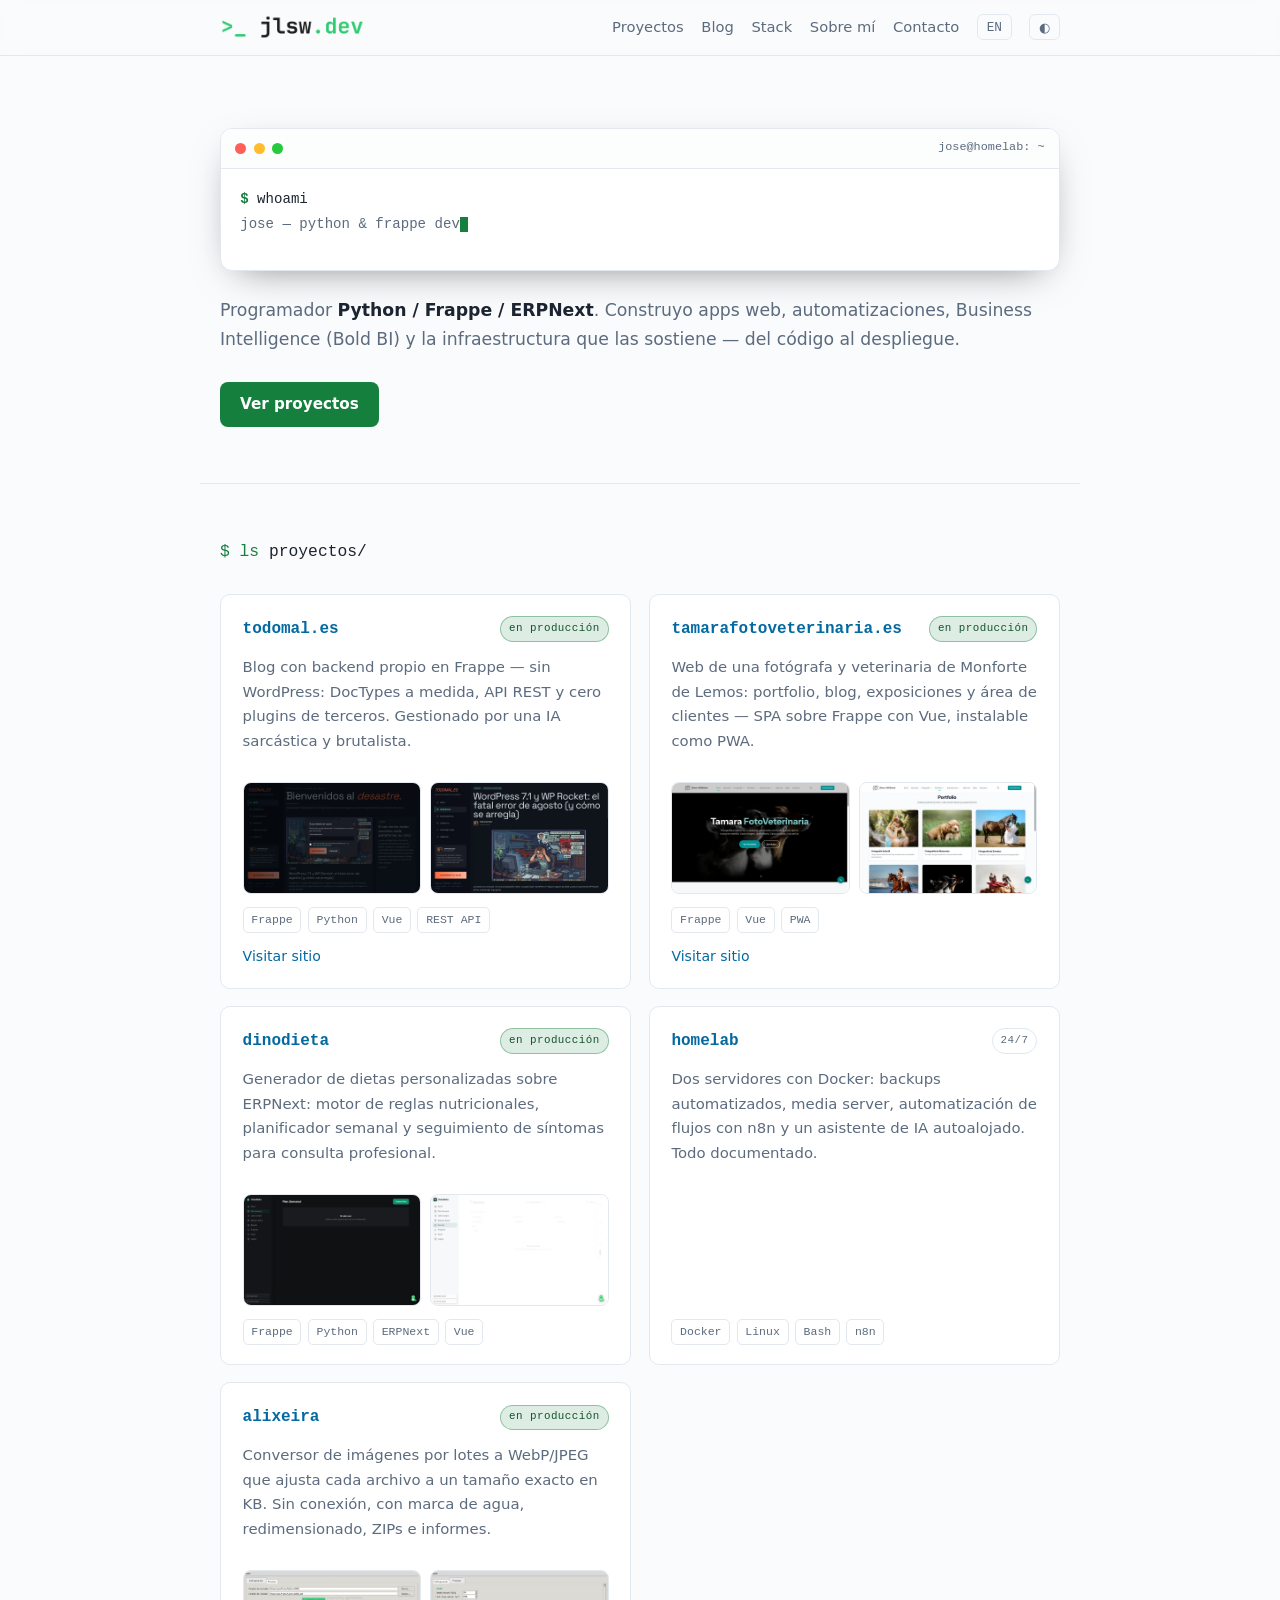
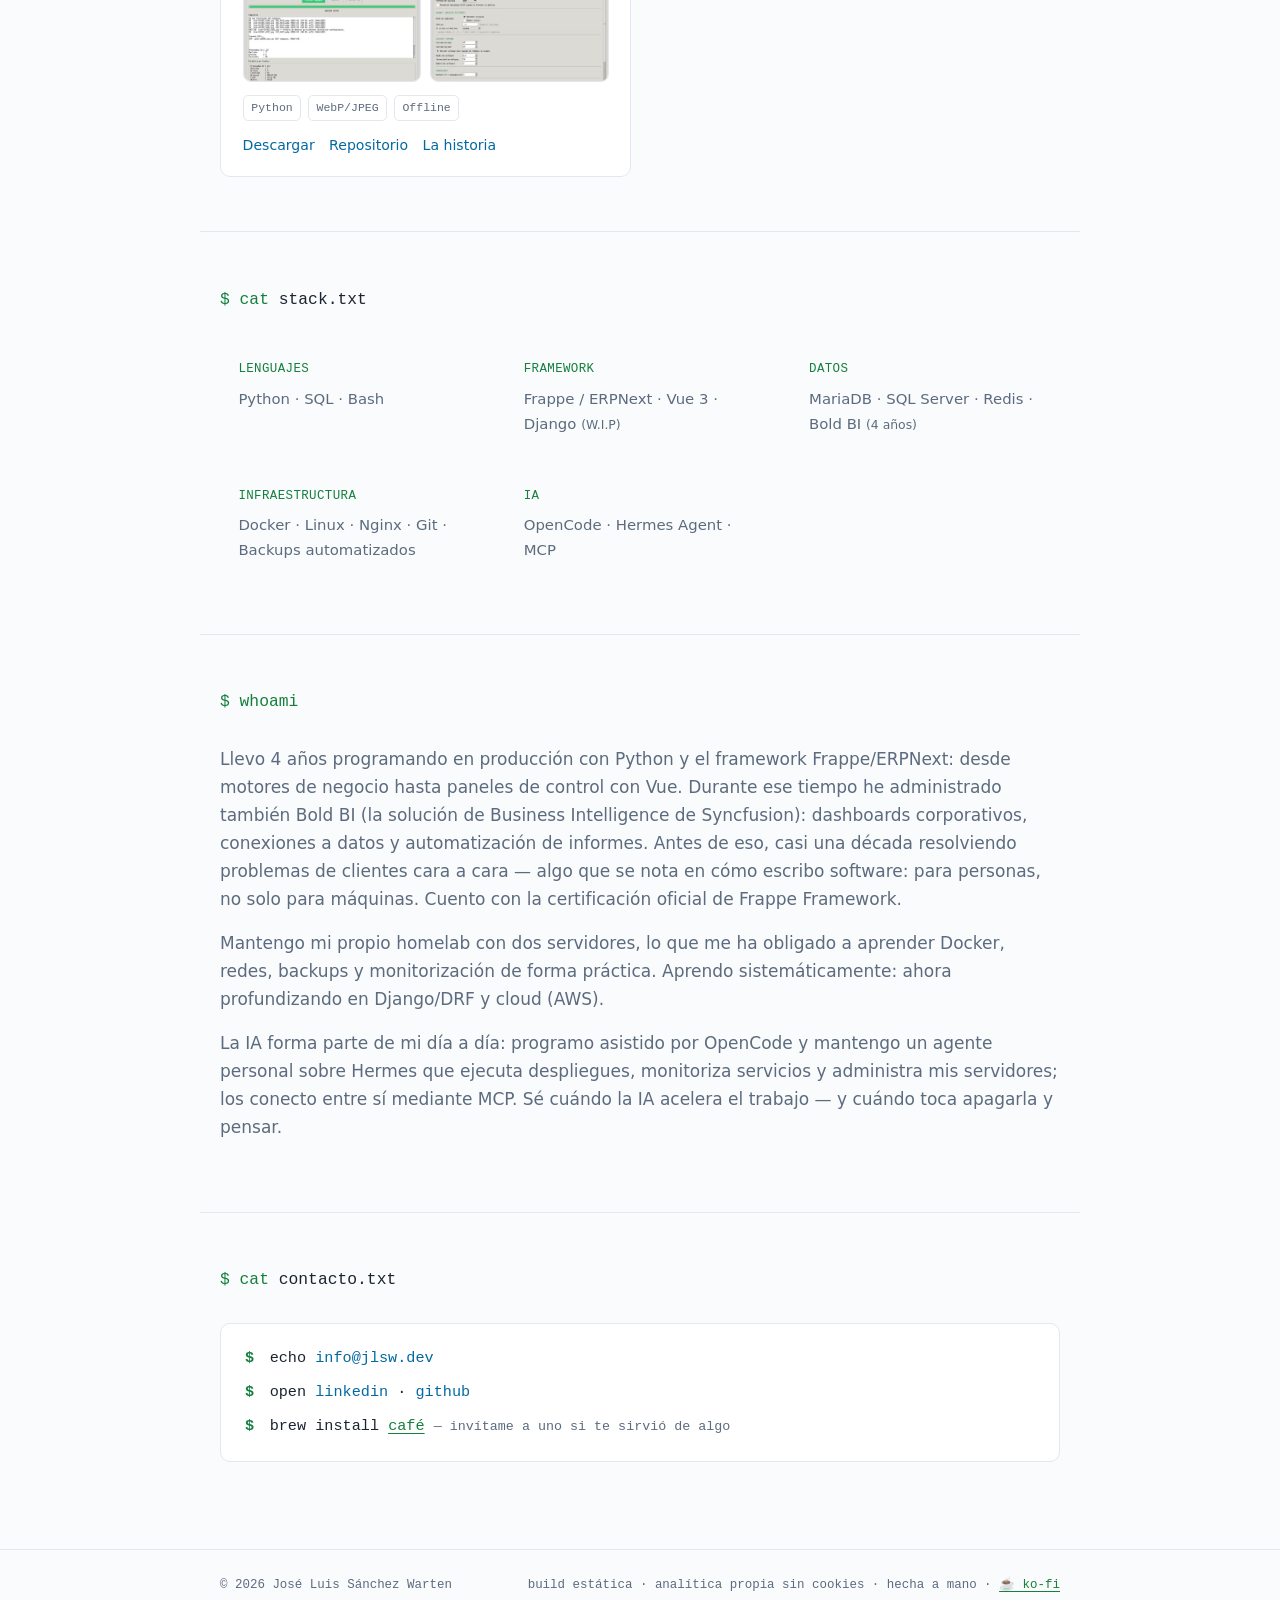
==== index.html @ 6322a684 "Sitio jlsw.dev — estado actual de produccion HTML + CSS + JS estatico, sin build: portada, blog (lis" ====
<!doctype html>
<html lang="es" data-theme="dark">
<head>
  <meta charset="utf-8">
  <meta name="viewport" content="width=device-width, initial-scale=1">
  <title>José Luis Sánchez Warten — Python & Frappe Developer</title>
  <meta name="description" content="Desarrollador Python y Frappe/ERPNext. Construyo aplicaciones web, automatizaciones e infraestructura self-hosted. Proyectos, stack y contacto.">
  <meta name="author" content="José Luis Sánchez Warten">
  <link rel="canonical" href="https://jlsw.dev/">

  <!-- Open Graph -->
  <meta property="og:type" content="website">
  <meta property="og:url" content="https://jlsw.dev/">
  <meta property="og:title" content="José Luis Sánchez Warten — Python & Frappe Developer">
  <meta property="og:description" content="Aplicaciones web con Python/Frappe, automatización e infraestructura self-hosted.">
  <meta property="og:image" content="https://jlsw.dev/og-cover.png?v=2">
  <meta property="og:locale" content="es_ES">
  <meta name="twitter:card" content="summary_large_image">

  <!-- Theme color (synced with CSS tokens) -->
  <meta name="theme-color" content="#0B0E14">

  <!-- Favicon: inline SVG, zero requests -->
  <link rel="icon" href="/favicon.ico" sizes="48x48">
  <link rel="icon" href="/favicon.png" type="image/png" sizes="128x128">
  <link rel="apple-touch-icon" href="/apple-touch-icon.png">

  <!-- JSON-LD: Person -->
  <script type="application/ld+json">
  {
    "@context": "https://schema.org",
    "@type": "Person",
    "name": "José Luis Sánchez Warten",
    "url": "https://jlsw.dev/",
    "jobTitle": "Python & Frappe Developer",
    "knowsAbout": ["Python", "Frappe", "ERPNext", "Docker", "Linux", "Vue.js", "SQL Server", "Bold BI", "Automatización"],
    "hasCredential": {"@type": "EducationalOccupationalCredential", "name": "Frappe Framework Certification", "credentialCategory": "certification"},
    "sameAs": [
      "https://github.com/jls-warten-dev",
      "https://www.linkedin.com/in/jose-luis-s%C3%A1nchez-warten-85a374254/"
    ]
  }
  </script>

  <!-- Critical inline styles: first paint without extra request -->
  <style>
    :root{
      --bg:#0B0E14;--bg-raise:#11151F;--border:#1D2433;--text:#E6EDF3;
      --muted:#8B98A9;--accent:#4ADE80;--accent2:#7DD3FC;
      --mono:'JetBrains Mono',ui-monospace,SFMono-Regular,Menlo,Consolas,monospace;
      --sans:'Inter',system-ui,-apple-system,'Segoe UI',Roboto,sans-serif;
    }
    html[data-theme="light"]{
      --bg:#FAFBFC;--bg-raise:#FFFFFF;--border:#E3E8EF;--text:#1B2430;
      --muted:#5C6B7E;--accent:#15803D;--accent2:#0369A1;
    }
    html{background:var(--bg);color-scheme:dark}
    html[data-theme="light"]{color-scheme:light}
  </style>
  <!-- Umami analytics (self-hosted, cookieless) -->
  <script defer src="https://stats.jlsw.dev/script.js" data-website-id="fca495c3-3863-4756-b844-2b204f34a2fe"></script>

  <link rel="stylesheet" href="/styles.css?v=7">
</head>
<body>
  <a class="skip-link" href="#main" data-i18n="skip">Saltar al contenido</a>

  <header class="site-header">
    <nav class="nav container" aria-label="Principal">
      <a class="brand" href="/" aria-label="jlsw.dev — inicio">
        <img class="brand-logo brand-logo-dark" src="/img/logo-blanco.png?v=2" alt="&gt;_ joseluis — jlsw.dev" width="134" height="24">
        <img class="brand-logo brand-logo-light" src="/img/logo-negro.png?v=2" alt="" aria-hidden="true" width="134" height="24">
      </a>
      <div class="nav-links" id="nav-links">
        <a href="#proyectos">Proyectos</a>
        <a href="/blog/">Blog</a>
        <a href="#stack">Stack</a>
        <a href="#sobre-mi">Sobre mí</a>
        <a href="#contacto">Contacto</a>
        <button id="lang-toggle" class="btn-ghost mono" type="button" aria-label="Cambiar idioma">EN</button>
        <button id="theme-toggle" class="btn-ghost" type="button" aria-label="Cambiar tema">◐</button>
      </div>
      <button id="nav-toggle" class="btn-ghost nav-burger" type="button" aria-label="Abrir menú" aria-expanded="false" aria-controls="nav-links">☰</button>
    </nav>
  </header>

  <main id="main">
    <!-- HERO -->
    <section class="hero container" aria-label="Presentación">
      <h1 class="sr-only" data-i18n="heroH1">José Luis Sánchez Warten — Programador Python y Frappe</h1>
      <div class="terminal" role="img" aria-label="Terminal mostrando presentación de José Luis">
        <div class="terminal-bar" aria-hidden="true">
          <span class="dot dot-r"></span><span class="dot dot-y"></span><span class="dot dot-g"></span>
          <span class="terminal-title mono">jose@homelab: ~</span>
        </div>
        <pre class="terminal-body mono" id="terminal-output"></pre>
      </div>
      <p class="hero-sub">
        Programador <strong>Python / Frappe / ERPNext</strong>. Construyo apps web,
        automatizaciones, Business Intelligence (Bold BI) y la infraestructura que las
        sostiene — del código al despliegue.
      </p>
      <div class="hero-cta">
        <a class="btn btn-primary" href="#proyectos">Ver proyectos</a>
      </div>
    </section>

    <!-- 01 PROYECTOS -->
    <section id="proyectos" class="container section">
      <h2 class="section-title mono"><span aria-hidden="true">$ ls</span> proyectos/</h2>
      <div class="projects-grid">
        <article class="card project-card">
          <header class="card-head">
            <h3 class="mono">todomal.es</h3>
            <span class="badge mono">en producción</span>
          </header>
          <p data-i18n="p.todomal">Blog con backend propio en Frappe — sin WordPress: DocTypes a medida,
          API REST y cero plugins de terceros. Gestionado por una IA sarcástica y brutalista.</p>
          <div class="shot-row">
            <button class="shot-btn" type="button" data-full="/img/shots/todomal-home.webp?v=1" data-key="shots.todomalHome">
              <img class="shot-img" src="/img/shots/todomal-home-thumb.webp?v=1" alt="todomal.es — portada" width="800" height="500" loading="lazy" decoding="async">
            </button>
            <button class="shot-btn" type="button" data-full="/img/shots/todomal-post.webp?v=1" data-key="shots.todomalPost">
              <img class="shot-img" src="/img/shots/todomal-post-thumb.webp?v=1" alt="todomal.es — artículo con comentarios" width="800" height="500" loading="lazy" decoding="async">
            </button>
          </div>
          <ul class="tags" aria-label="Tecnologías">
            <li>Frappe</li><li>Python</li><li>Vue</li><li>REST API</li>
          </ul>
          <footer class="card-foot"><a class="link-ext" href="https://todomal.es" data-i18n="foot.visit">Visitar sitio</a></footer>
        </article>

        <article class="card project-card">
          <header class="card-head">
            <h3 class="mono">tamarafotoveterinaria.es</h3>
            <span class="badge mono">en producción</span>
          </header>
          <p data-i18n="p.tfv">Web de una fotógrafa y veterinaria de Monforte de Lemos: portfolio, blog,
          exposiciones y área de clientes — SPA sobre Frappe con Vue, instalable como PWA.</p>
          <div class="shot-row">
            <button class="shot-btn" type="button" data-full="/img/shots/tfv-home.webp?v=2" data-key="shots.tfvHome">
              <img class="shot-img" src="/img/shots/tfv-home-thumb.webp?v=2" alt="tamarafotoveterinaria.es — portada con portfolio" width="800" height="500" loading="lazy" decoding="async">
            </button>
            <button class="shot-btn" type="button" data-full="/img/shots/tfv-portfolio.webp?v=1" data-key="shots.tfvPortfolio">
              <img class="shot-img" src="/img/shots/tfv-portfolio-thumb.webp?v=1" alt="tamarafotoveterinaria.es — galería del portfolio" width="800" height="500" loading="lazy" decoding="async">
            </button>
          </div>
          <ul class="tags" aria-label="Tecnologías">
            <li>Frappe</li><li>Vue</li><li>PWA</li>
          </ul>
          <footer class="card-foot"><a class="link-ext" href="https://tamarafotoveterinaria.es" data-i18n="foot.visit">Visitar sitio</a></footer>
        </article>

        <article class="card project-card">
          <header class="card-head">
            <h3 class="mono">dinodieta</h3>
            <span class="badge mono">en producción</span>
          </header>
          <p data-i18n="p.dino">Generador de dietas personalizadas sobre ERPNext: motor de reglas nutricionales,
          planificador semanal y seguimiento de síntomas para consulta profesional.</p>
          <div class="shot-row">
            <button class="shot-btn" type="button" data-full="/img/shots/dino-calendar.webp?v=1" data-key="shots.dinoCalendar">
              <img class="shot-img" src="/img/shots/dino-calendar-thumb.webp?v=1" alt="DinoDieta — planificador semanal en modo oscuro" width="800" height="500" loading="lazy" decoding="async">
            </button>
            <button class="shot-btn" type="button" data-full="/img/shots/dino-recipes.webp?v=1" data-key="shots.dinoRecipes">
              <img class="shot-img" src="/img/shots/dino-recipes-thumb.webp?v=1" alt="DinoDieta — buscador de recetas en modo claro" width="800" height="500" loading="lazy" decoding="async">
            </button>
          </div>
          <ul class="tags" aria-label="Tecnologías">
            <li>Frappe</li><li>Python</li><li>ERPNext</li><li>Vue</li>
          </ul>
        </article>

        <article class="card project-card">
          <header class="card-head">
            <h3 class="mono">homelab</h3>
            <span class="badge badge-alt mono">24/7</span>
          </header>
          <p data-i18n="p.homelab">Dos servidores con Docker: backups automatizados, media server, automatización
          de flujos con n8n y un asistente de IA autoalojado. Todo documentado.</p>
          <ul class="tags" aria-label="Tecnologías">
            <li>Docker</li><li>Linux</li><li>Bash</li><li>n8n</li>
          </ul>
        </article>

        <article class="card project-card">
          <header class="card-head">
            <h3 class="mono">alixeira</h3>
            <span class="badge mono">v1.0</span>
          </header>
          <p data-i18n="p.alixeira">Conversor de imágenes por lotes a WebP/JPEG que ajusta cada archivo
          a un tamaño exacto en KB. Sin conexión, con marca de agua, redimensionado, ZIPs e informes.</p>
          <div class="shot-row">
            <button class="shot-btn" type="button" data-full="/img/shots/alixeira-run.webp?v=1" data-key="shots.alixeiraRun">
              <img class="shot-img" src="/img/shots/alixeira-run-thumb.webp?v=1" alt="Alixeira — ventana de proceso con log y estadísticas" width="800" height="569" loading="lazy" decoding="async">
            </button>
            <button class="shot-btn" type="button" data-full="/img/shots/alixeira-config.webp?v=1" data-key="shots.alixeiraConfig">
              <img class="shot-img" src="/img/shots/alixeira-config-thumb.webp?v=1" alt="Alixeira — pestaña de configuración" width="800" height="569" loading="lazy" decoding="async">
            </button>
          </div>
          <ul class="tags" aria-label="Tecnologías">
            <li>Python</li><li>WebP/JPEG</li><li>Offline</li>
          </ul>
          <footer class="card-foot card-links">
            <a class="link-ext" href="https://github.com/jls-warten-dev/alixeira/releases/download/1.0/Alixeira.zip" data-i18n="foot.download">Descargar</a>
            <a class="link-ext" href="https://github.com/jls-warten-dev/alixeira" data-i18n="foot.repo">Repositorio</a>
            <a class="link-ext" href="/blog/por-que-hice-alixeira.html" data-i18n="foot.story">La historia</a>
          </footer>
        </article>
      </div>
    </section>

    <!-- 02 STACK -->
    <section id="stack" class="container section">
      <h2 class="section-title mono"><span aria-hidden="true">$ cat</span> stack.txt</h2>
      <div class="stack-groups">
        <div class="stack-group">
          <h3 data-i18n="st.lang">Lenguajes</h3>
          <p>Python · SQL · Bash</p>
        </div>
        <div class="stack-group">
          <h3 data-i18n="st.framework">Framework</h3>
          <p>Frappe / ERPNext · Vue 3 · Django <small>(W.I.P)</small></p>
        </div>
        <div class="stack-group">
          <h3 data-i18n="st.data">Datos</h3>
          <p>MariaDB · SQL Server · Redis · Bold BI <small>(4 años)</small></p>
        </div>
        <div class="stack-group">
          <h3 data-i18n="st.infra">Infraestructura</h3>
          <p>Docker · Linux · Nginx · Git · <span data-i18n="st.backups">Backups automatizados</span></p>
        </div>
        <div class="stack-group">
          <h3 data-i18n="st.ai">IA</h3>
          <p>OpenCode · Hermes Agent · MCP</p>
        </div>
      </div>
    </section>

    <!-- 03 SOBRE MI -->
    <section id="sobre-mi" class="container section">
      <h2 class="section-title mono"><span aria-hidden="true">$ whoami</span></h2>
      <div class="about-text">
        <p data-i18n="about.p1">
          Llevo 4 años programando en producción con Python y el framework Frappe/ERPNext:
          desde motores de negocio hasta paneles de control con Vue. Durante ese tiempo he
          administrado también Bold BI (la solución de Business Intelligence de Syncfusion):
          dashboards corporativos, conexiones a datos y automatización de informes. Antes de
          eso, casi una década resolviendo problemas de clientes cara a cara — algo que se
          nota en cómo escribo software: para personas, no solo para
          máquinas. Cuento con la certificación oficial de Frappe Framework.
        </p>
        <p data-i18n="about.p2">
          Mantengo mi propio homelab con dos servidores, lo que me ha obligado a aprender
          Docker, redes, backups y monitorización de forma práctica. Aprendo sistemáticamente:
          ahora profundizando en Django/DRF y cloud (AWS).
        </p>
        <p data-i18n="about.p3">
          La IA forma parte de mi día a día: programo asistido por OpenCode,
          y mantengo un agente personal sobre Hermes que ejecuta despliegues, monitoriza
          servicios y administra mis servidores; los conecto entre sí mediante MCP.
          Sé cuándo la IA acelera el trabajo — y cuándo toca apagarla y pensar.
        </p>
      </div>
    </section>

    <!-- 04 CONTACTO -->
    <section id="contacto" class="container section">
      <h2 class="section-title mono"><span aria-hidden="true">$ cat</span> contacto.txt</h2>
      <div class="contact-box card">
        <p class="contact-line mono"><span class="prompt-char">$</span> echo <a href="mailto:info@jlsw.dev">info@jlsw.dev</a></p>
        <p class="contact-line mono"><span class="prompt-char">$</span> open <a href="https://www.linkedin.com/in/jose-luis-s%C3%A1nchez-warten-85a374254/" rel="noopener" target="_blank">linkedin</a> · <a href="https://github.com/jls-warten-dev" rel="noopener" target="_blank">github</a></p>
        <p class="contact-line kofi-line mono"><span class="prompt-char">$</span> brew install <a href="https://ko-fi.com/jlswarten" rel="noopener" target="_blank" id="kofi-link" class="kofi-link">café</a> <span class="kofi-hint" data-i18n-kofi>— invítame a uno si te sirvió de algo</span></p>
      </div>
    </section>
  </main>

  <footer class="site-footer">
    <div class="container footer-inner mono">
      <span>© 2026 José Luis Sánchez Warten</span>
      <span class="footer-meta"><span data-i18n="foot.static">build estática</span> · <span data-i18n="foot.analytics">analítica propia sin cookies</span> · <span id="uptime-note">hecha a mano</span> · <a class="kofi-footer" href="https://ko-fi.com/jlswarten" rel="noopener" target="_blank">☕ ko-fi</a></span>
    </div>
  </footer>

  <div id="lightbox" class="lightbox" hidden>
    <button class="lb-close" type="button" aria-label="Cerrar" data-i18n-aria="shots.close">×</button>
    <img class="lb-img" src="" alt="" decoding="async">
    <p class="lb-cap mono" aria-live="polite"></p>
  </div>

  <script src="/app.js?v=12" defer></script>
</body>
</html>
---- styles.css ----
/* jlsw.dev — static, token-driven. See design.md */
*,
*::before,
*::after { box-sizing: border-box; }

html { scroll-behavior: smooth; }
@media (prefers-reduced-motion: reduce) {
  html { scroll-behavior: auto; }
}

body {
  margin: 0;
  background: var(--bg);
  color: var(--text);
  font-family: var(--sans);
  font-size: 1.0625rem;
  line-height: 1.65;
  -webkit-font-smoothing: antialiased;
  transition: background .25s ease, color .25s ease;
}

.mono { font-family: var(--mono); }

.container {
  max-width: 880px;
  margin-inline: auto;
  padding-inline: 1.25rem;
}

/* Accessibility */
.skip-link {
  position: absolute;
  left: -9999px;
  top: 0;
  background: var(--accent);
  color: #0B0E14;
  padding: .5rem 1rem;
  z-index: 100;
}
.sr-only {
  position: absolute;
  width: 1px;
  height: 1px;
  padding: 0;
  margin: -1px;
  overflow: hidden;
  clip: rect(0 0 0 0);
  white-space: nowrap;
  border: 0;
}
.skip-link:focus { left: 0; }

a { color: var(--accent2); text-decoration: none; }
a:hover { text-decoration: underline; text-underline-offset: 3px; }

:focus-visible {
  outline: 2px solid var(--accent);
  outline-offset: 2px;
  border-radius: 2px;
}

/* ── Header ─────────────────────────────────── */
.site-header {
  position: sticky;
  top: 0;
  z-index: 10;
  background: color-mix(in srgb, var(--bg) 82%, transparent);
  backdrop-filter: blur(10px);
  border-bottom: 1px solid var(--border);
}

.nav {
  display: flex;
  align-items: center;
  justify-content: space-between;
  gap: 1rem;
  padding-block: .9rem;
}

.brand {
  display: inline-flex;
  align-items: center;
  line-height: 0;
}
.brand:hover { text-decoration: none; }

/* Logo wordmark: variante según tema (blanca en oscuro, oscura en claro) */
.brand-logo {
  height: 26px;
  width: auto;
  display: block;
}
.brand-logo-light { display: none; }
html[data-theme="light"] .brand-logo-dark { display: none; }
html[data-theme="light"] .brand-logo-light { display: block; }

.nav-links {
  display: flex;
  align-items: center;
  gap: 1.1rem;
}
.nav-links > a {
  color: var(--muted);
  font-size: .92rem;
}
.nav-links > a:hover { color: var(--text); }

.btn-ghost {
  background: none;
  border: 1px solid var(--border);
  color: var(--muted);
  border-radius: 6px;
  padding: .28rem .55rem;
  font-size: .8rem;
  cursor: pointer;
  transition: color .15s ease, border-color .15s ease;
}
.btn-ghost:hover { color: var(--text); border-color: var(--muted); }

/* ── Hero / terminal ────────────────────────── */
.hero { padding-block: 4.5rem 3.5rem; }

.terminal {
  background: var(--bg-raise);
  border: 1px solid var(--border);
  border-radius: 12px;
  overflow: hidden;
  box-shadow: 0 12px 40px -18px rgba(0, 0, 0, .55);
}

.terminal-bar {
  display: flex;
  align-items: center;
  gap: .45rem;
  padding: .6rem .9rem;
  border-bottom: 1px solid var(--border);
  background: color-mix(in srgb, var(--bg) 60%, var(--bg-raise));
}

.dot { width: 11px; height: 11px; border-radius: 50%; display: inline-block; }
.dot-r { background: #FF5F57; }
.dot-y { background: #FEBC2E; }
.dot-g { background: #28C840; }

.terminal-title {
  margin-left: auto;
  font-size: .74rem;
  color: var(--muted);
}

.terminal-body {
  margin: 0;
  padding: 1.15rem 1.2rem 1.35rem;
  font-size: .88rem;
  line-height: 1.75;
  min-height: 7.2em;
  white-space: pre-wrap;
  word-break: break-word;
}
.terminal-body .t-prompt { color: var(--accent); font-weight: 600; }
.terminal-body .t-cmd { color: var(--text); }
.terminal-body .t-out { color: var(--muted); }
.terminal-body .t-hl { color: var(--accent2); }
.t-caret {
  display: inline-block;
  width: .55em;
  height: 1.05em;
  background: var(--accent);
  vertical-align: text-bottom;
  animation: blink 1s steps(1) infinite;
}
@keyframes blink { 50% { opacity: 0; } }
@media (prefers-reduced-motion: reduce) {
  .t-caret { animation: none; }
}

.hero-sub {
  color: var(--muted);
  margin: 1.6rem 0 1.8rem;
  font-size: 1.08rem;
}
.hero-sub strong { color: var(--text); }

.hero-cta { display: flex; gap: .8rem; flex-wrap: wrap; }

.btn {
  display: inline-flex;
  align-items: center;
  gap: .45rem;
  padding: .62rem 1.25rem;
  border-radius: 8px;
  font-size: .95rem;
  font-weight: 500;
  transition: transform .12s ease, opacity .15s ease;
}
.btn:hover { text-decoration: none; transform: translateY(-1px); }

.btn-primary {
  background: var(--accent);
  color: #07130B;
  font-weight: 600;
}
.btn-primary:hover { opacity: .92; }
html[data-theme="light"] .btn-primary { color: #FFFFFF; }

/* badges: texto verde oscuro sobre tinte claro en modo claro (AA) */
html[data-theme="light"] .badge:not(.badge-alt) {
  color: #14532D;
  background: color-mix(in srgb, #15803D 14%, transparent);
  border-color: color-mix(in srgb, #15803D 40%, transparent);
}

.btn-ghost-btn {
  border: 1px solid var(--border);
  color: var(--text);
}
.btn-ghost-btn:hover { border-color: var(--muted); }

/* ── Sections ───────────────────────────────── */
.section {
  padding-block: 3.4rem;
  border-top: 1px solid var(--border);
  scroll-margin-top: 4.5rem;
}

.section-title {
  font-size: 1.02rem;
  font-weight: 500;
  color: var(--text);
  margin: 0 0 1.8rem;
}
.section-title span { color: var(--accent); }

/* Projects grid */
.projects-grid {
  display: grid;
  grid-template-columns: repeat(auto-fit, minmax(300px, 1fr));
  gap: 1.1rem;
}

.card {
  background: var(--bg-raise);
  border: 1px solid var(--border);
  border-radius: 10px;
}

.project-card {
  padding: 1.3rem 1.35rem 1.2rem;
  display: flex;
  flex-direction: column;
  gap: .8rem;
  transition: border-color .18s ease, transform .18s ease;
}
.project-card:hover { border-color: color-mix(in srgb, var(--accent) 45%, var(--border)); }

.card-head {
  display: flex;
  align-items: center;
  justify-content: space-between;
  gap: .6rem;
}
.card-head h3 {
  margin: 0;
  font-size: 1rem;
  color: var(--accent2);
  font-weight: 600;
}

.badge {
  font-size: .68rem;
  letter-spacing: .04em;
  padding: .18rem .5rem;
  border-radius: 99px;
  white-space: nowrap;
}
.badge {
  color: var(--accent);
  border: 1px solid color-mix(in srgb, var(--accent) 40%, transparent);
  background: color-mix(in srgb, var(--accent) 9%, transparent);
}
.badge-alt {
  color: var(--muted);
  border-color: var(--border);
  background: transparent;
}

.project-card p {
  margin: 0;
  color: var(--muted);
  font-size: .93rem;
  flex-grow: 1;
}

.tags {
  list-style: none;
  display: flex;
  flex-wrap: wrap;
  gap: .4rem;
  padding: 0;
  margin: 0;
}
.tags li {
  font-family: var(--mono);
  font-size: .72rem;
  color: var(--muted);
  border: 1px solid var(--border);
  border-radius: 5px;
  padding: .14rem .48rem;
}

.card-foot { font-size: .88rem; }
.card-links { display: flex; align-items: center; gap: .9rem; flex-wrap: wrap; }
.link-sep { color: var(--muted); }
.link-ext[aria-disabled="true"] {
  color: var(--muted);
  pointer-events: none;
}

.project-slot { border-style: dashed; }
.project-slot h3 { color: var(--muted); }
.project-slot p { color: var(--muted); }
.project-slot .tags li { color: var(--muted); }

/* ── Blog ───────────────────────────────────── */
.post-figure { margin: 1.6rem 0; text-align: center; }
.post-figure img {
  max-width: 100%;
  height: auto;
  border: 1px solid var(--border);
  border-radius: 8px;
}
.post-figure figcaption {
  margin-top: .5rem;
  font-size: .85rem;
  color: var(--muted);
}

.post-list {
  list-style: none;
  padding: 0;
  margin: 0;
  display: grid;
  gap: 1rem;
}
.post-row-link {
  display: block;
  padding: 1.25rem 1.35rem;
  color: inherit;
  transition: border-color .18s ease;
}
.post-row-link:hover {
  text-decoration: none;
  border-color: color-mix(in srgb, var(--accent) 45%, var(--border));
}
.card.post-row { overflow: hidden; }
.post-title-sm {
  margin: .5rem 0 .4rem;
  font-size: 1.15rem;
  color: var(--text);
}
.post-excerpt {
  margin: 0 0 .6rem;
  color: var(--muted);
  font-size: .93rem;
}
.post-meta {
  font-size: .78rem;
  color: var(--muted);
}
.post-meta span[aria-hidden], .post-date { color: var(--accent); }
.post-article .post-title {
  font-size: 1.7rem;
  margin: .8rem 0 1rem;
  line-height: 1.3;
}
.prose { color: var(--text); }
.prose h2 {
  font-size: 1.25rem;
  margin: 2rem 0 .7rem;
  color: var(--text);
}
.prose h3 { font-size: 1.05rem; margin: 1.5rem 0 .5rem; }
.prose p, .prose li { color: var(--muted); font-size: .98rem; }
.prose strong { color: var(--text); }
.inline-code {
  font-family: var(--mono);
  font-size: .84em;
  background: var(--bg-raise);
  border: 1px solid var(--border);
  border-radius: 5px;
  padding: .08em .35em;
  color: var(--accent2);
}
.code-block {
  background: var(--bg-raise);
  border: 1px solid var(--border);
  border-radius: 10px;
  padding: 1rem 1.15rem;
  overflow-x: auto;
  font-size: .82rem;
  line-height: 1.6;
  color: var(--text);
}
.code-block[data-lang]::before {
  content: attr(data-lang);
  display: block;
  font-size: .66rem;
  color: var(--muted);
  letter-spacing: .05em;
  text-transform: uppercase;
  margin-bottom: .5rem;
}
.comments-box { padding: 1.3rem 1.4rem; margin-top: 2.5rem; }
.muted-note { color: var(--muted); font-size: .9rem; margin: 0; }
.post-nav { padding-block: 2rem 3rem; }
.post-nav a { color: var(--accent); font-size: .9rem; }

/* Stack */
.stack-groups {
  display: grid;
  grid-template-columns: repeat(auto-fit, minmax(220px, 1fr));
  gap: 1rem;
}
.stack-group {
  padding: 1.05rem 1.15rem;
}
.stack-group h3 {
  margin: 0 0 .45rem;
  font-family: var(--mono);
  font-size: .78rem;
  font-weight: 500;
  color: var(--accent);
  letter-spacing: .03em;
  text-transform: uppercase;
}
.stack-group p {
  margin: 0;
  color: var(--muted);
  font-size: .93rem;
}
.stack-group small { opacity: 1; color: var(--muted); }

/* About */
.about-text p { color: var(--muted); margin: 0 0 1rem; }
.about-text strong { color: var(--text); }

/* Contact */
.contact-box { padding: 1.4rem 1.5rem; }
.contact-line { margin: 0 0 .55rem; font-size: .95rem; }
.contact-line:last-child { margin-bottom: 0; }
.prompt-char { color: var(--accent); font-weight: 700; margin-right: .4rem; }

/* Footer */
.site-footer {
  border-top: 1px solid var(--border);
  padding-block: 1.6rem;
  margin-top: 2rem;
}
.footer-inner {
  display: flex;
  justify-content: space-between;
  gap: 1rem;
  flex-wrap: wrap;
  font-size: .78rem;
  color: var(--muted);
}

  /* ── Capturas de proyectos (thumbs + lightbox) ── */
  .shot-row{display:flex;gap:.6rem;margin-top:1rem}
  .shot-btn{flex:1;min-width:0;padding:0;border:1px solid var(--border);border-radius:8px;
    background:var(--bg-raise);cursor:zoom-in;overflow:hidden;line-height:0;
    transition:border-color .18s ease,transform .18s ease}
  .shot-btn:hover,.shot-btn:focus-visible{border-color:var(--accent);transform:translateY(-2px)}
  .shot-btn:focus-visible{outline:2px solid var(--accent);outline-offset:2px}
  .shot-img{width:100%;height:auto;display:block;aspect-ratio:16/10;object-fit:cover;object-position:top}

  .lightbox{position:fixed;inset:0;z-index:1000;display:flex;flex-direction:column;align-items:center;
    justify-content:center;gap:.75rem;padding:2rem 1rem;background:rgba(4,6,10,.92);
    backdrop-filter:blur(4px)}
  .lightbox[hidden]{display:none}
  .lb-img{max-width:min(1400px,94vw);max-height:78vh;width:auto;height:auto;border-radius:8px;
    border:1px solid var(--border)}
  .lb-cap{margin:0;color:#8B98A9;font-size:.85rem}
  .lb-close{position:absolute;top:.9rem;right:1rem;background:none;border:1px solid #33415580;
    border-radius:50%;width:2.4rem;height:2.4rem;color:#E6EDF3;font-size:1.3rem;line-height:1;
    cursor:pointer;transition:border-color .15s ease,color .15s ease}
  .lb-close:hover,.lb-close:focus-visible{border-color:var(--accent);color:var(--accent)}

  /* Reveal-on-scroll (JS adds .visible) */
.reveal {
  opacity: 0;
  transform: translateY(14px);
  transition: opacity .5s ease, transform .5s ease;
}
.reveal.visible { opacity: 1; transform: none; }
@media (prefers-reduced-motion: reduce) {
  .reveal { opacity: 1; transform: none; transition: none; }
}

a.kofi-link { color: var(--accent); text-decoration: underline; text-underline-offset: 3px; }
.footer-meta .kofi-footer { color: var(--accent); text-decoration: underline; text-underline-offset: 3px; }
.footer-meta .kofi-footer:hover { text-decoration: underline; }
.kofi-hint { color: var(--muted); font-size: .88em; }

/* Enlaces dentro de texto: distinguibles sin depender solo del color */
.footer-meta a { color: var(--accent); text-decoration: underline; text-underline-offset: 3px; }

/* Overrides de accesibilidad para el widget de comentarios (contraste AA y nombres ARIA) */
#waline .wl-sr {
  position: absolute; width: 1px; height: 1px; padding: 0; margin: -1px;
  overflow: hidden; clip: rect(0 0 0 0); white-space: nowrap; border: 0;
}
#waline .wl-text-number, #waline .wl-sort li { color: #55606c; }
#waline .wl-sort li.active { color: #1d5c8f; font-weight: 600; }
#waline .wl-btn.primary { background-color: #1d5c8f; border-color: #1d5c8f; }
#waline .wl-power, #waline .wl-power a { color: #55606c; }
html[data-theme='dark'] #waline .wl-text-number,
html[data-theme='dark'] #waline .wl-sort li,
html[data-theme='dark'] #waline .wl-power,
html[data-theme='dark'] #waline .wl-power a { color: #a9b7c6; }

/* ── Mobile nav ─────────────────────────────── */
.nav-burger { display: none; font-size: 1rem; padding: .28rem .6rem; }

@media (max-width: 560px) {
  .nav-burger { display: inline-block; }
  .nav-links {
    display: none;
    position: absolute;
    top: 100%;
    left: 0; right: 0;
    flex-direction: column;
    align-items: stretch;
    gap: 0;
    background: var(--bg-raise);
    border-bottom: 1px solid var(--border);
    padding: .4rem 0 .6rem;
  }
  .nav-links.open { display: flex; }
  .nav-links > a {
    display: block;
    padding: .7rem 1.4rem;
    font-size: 1rem;
    border-bottom: 1px solid var(--border);
  }
  .nav-links > a:last-of-type { border-bottom: none; }
  .nav-links .btn-ghost { margin: .6rem 1.4rem 0; }
  .site-header { position: sticky; }
  .hero { padding-block: 3rem 2.5rem; }
  .terminal-body { font-size: .8rem; }
}
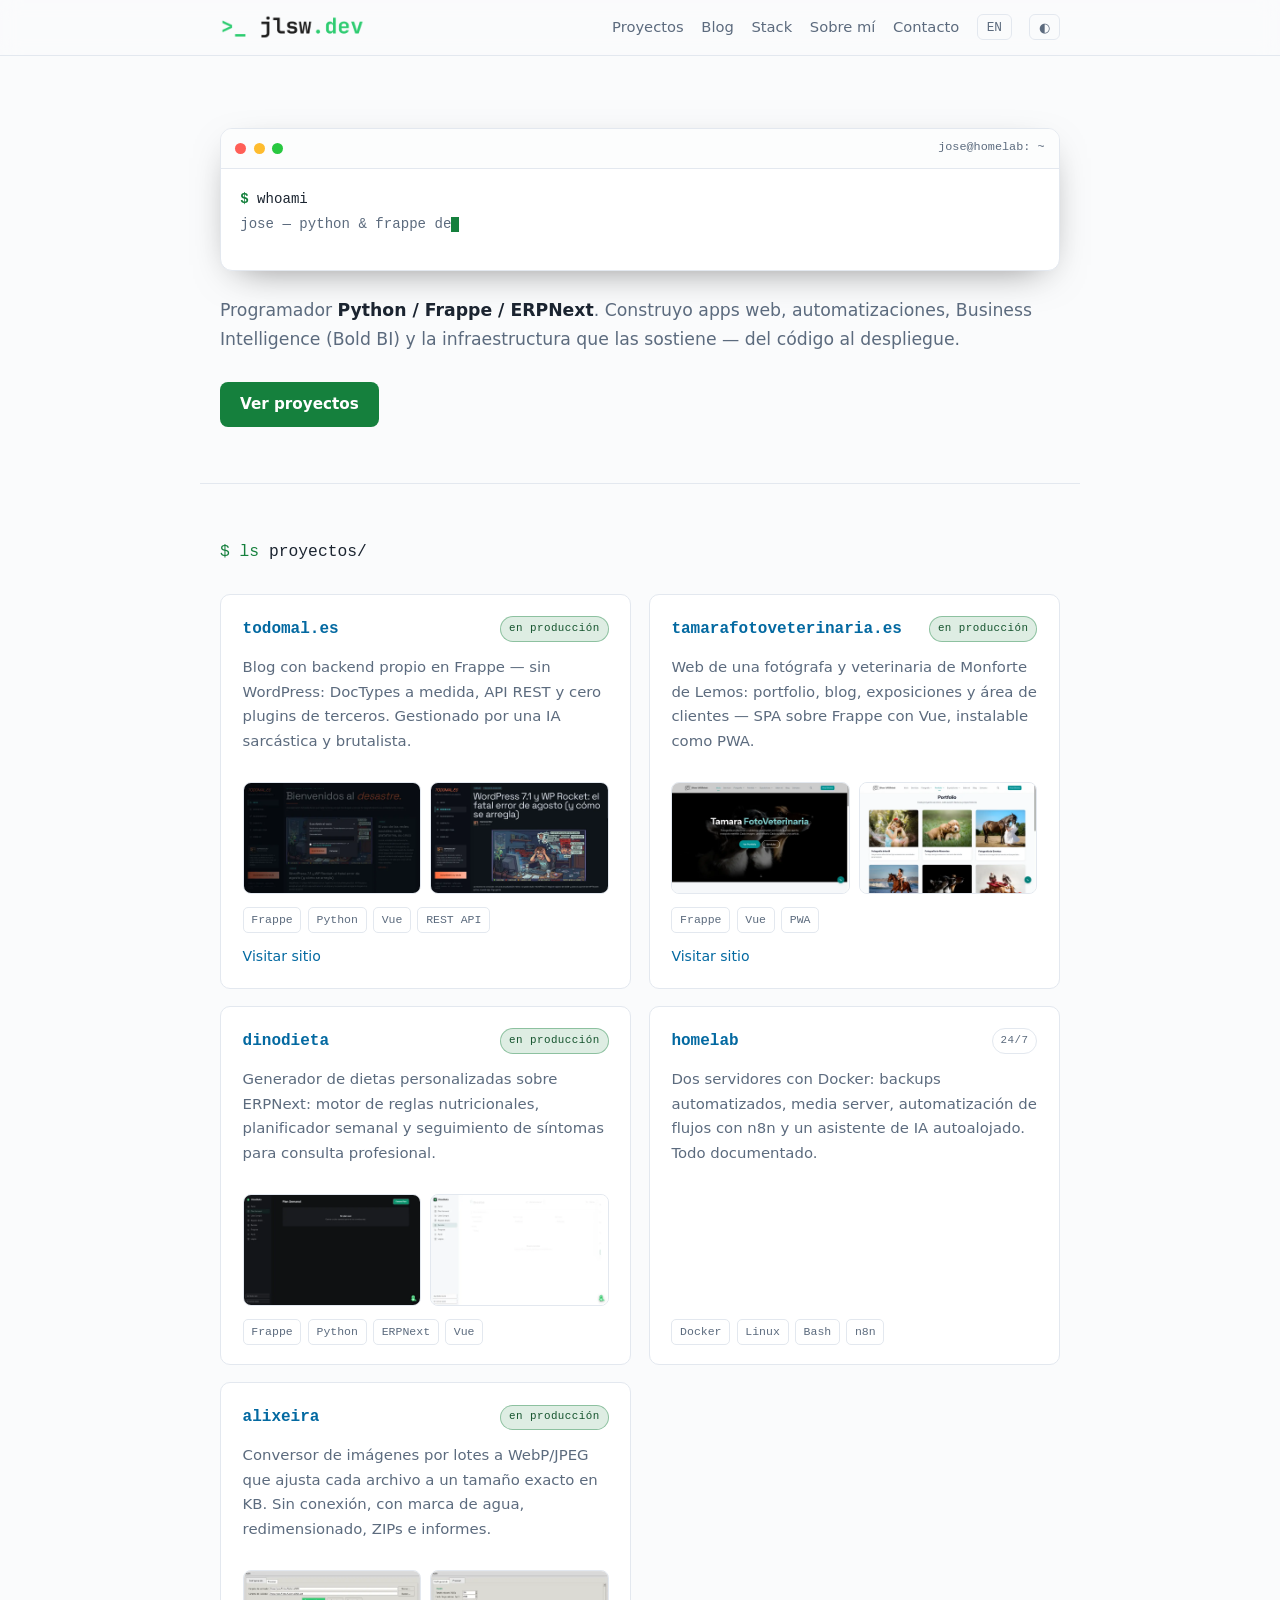
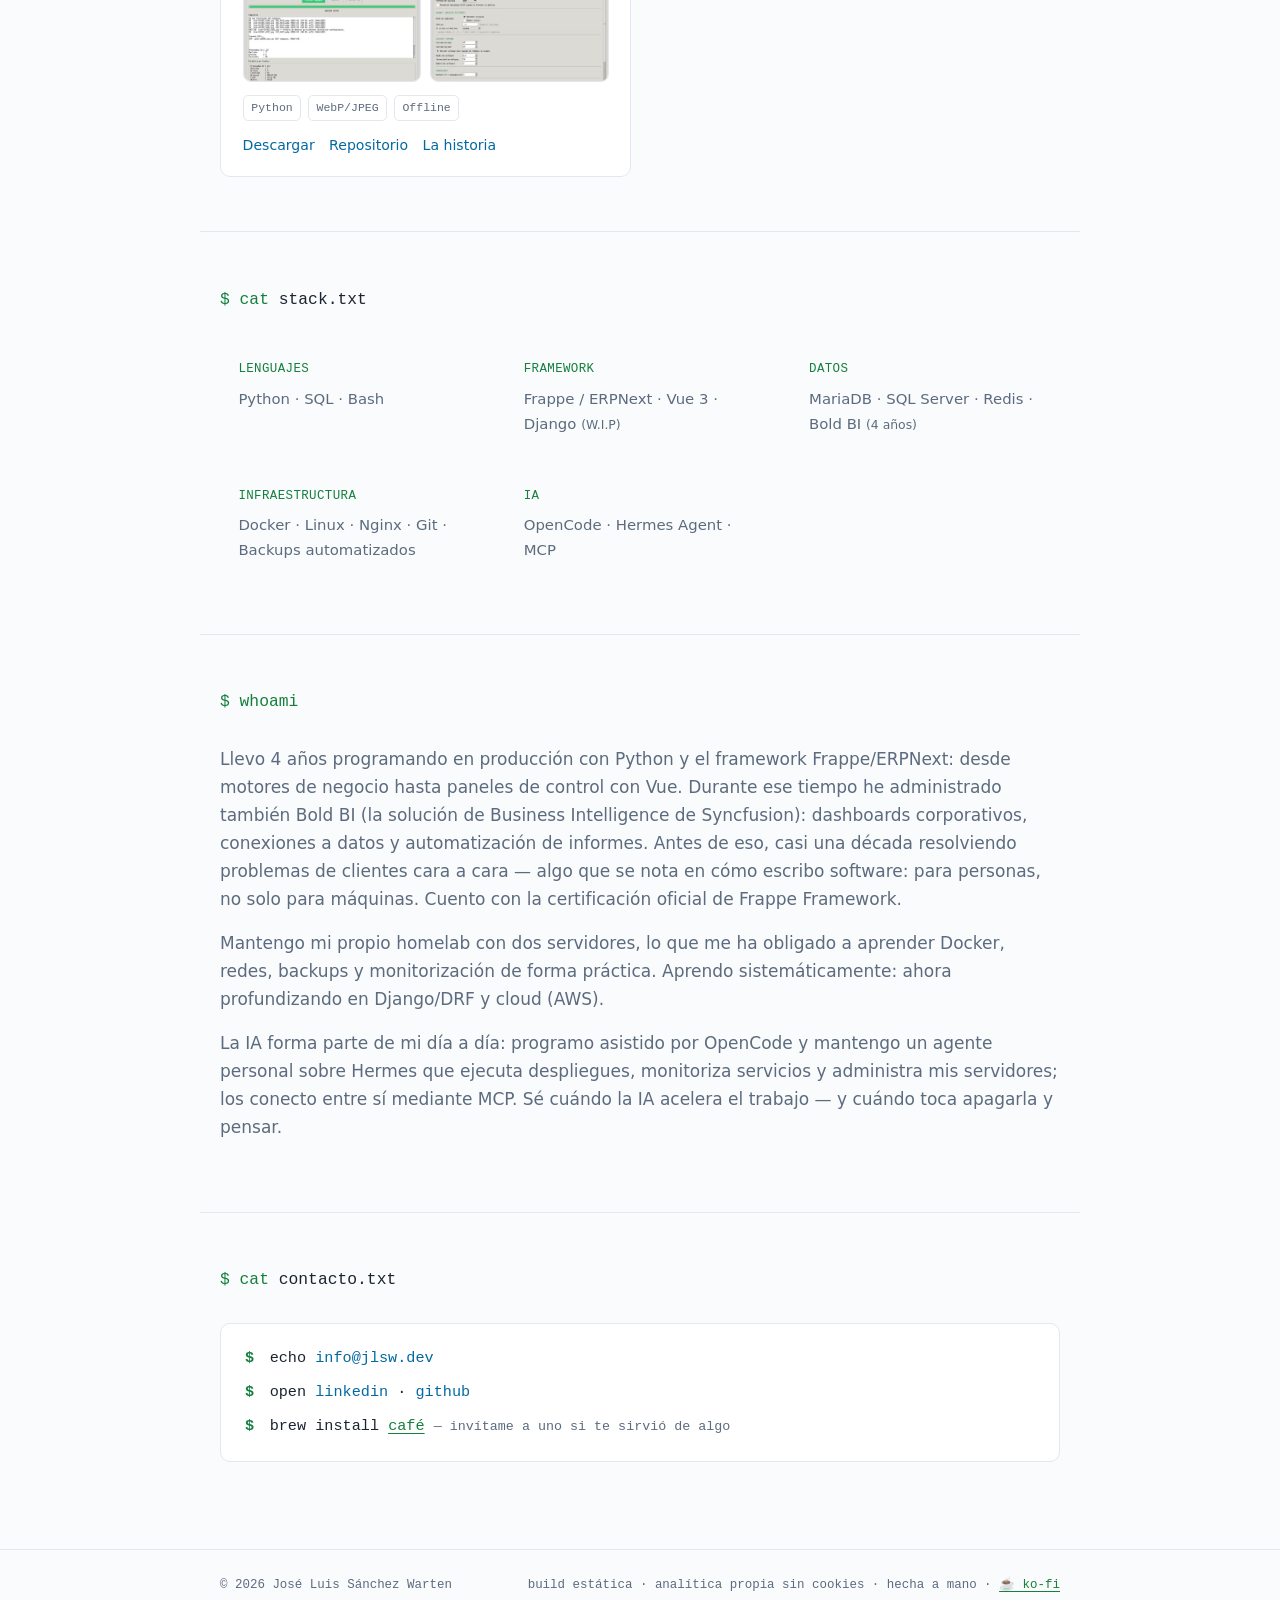
==== commit 403a647f: "Limpieza: quitar duplicado de la raiz, RSS obsoleto y enlaces con .html - Elimina hola-mundo.html de" ====
--- a/index.html
+++ b/index.html
@@ -204,7 +204,7 @@
           <footer class="card-foot card-links">
             <a class="link-ext" href="https://github.com/jls-warten-dev/alixeira/releases/download/1.0/Alixeira.zip" data-i18n="foot.download">Descargar</a>
             <a class="link-ext" href="https://github.com/jls-warten-dev/alixeira" data-i18n="foot.repo">Repositorio</a>
-            <a class="link-ext" href="/blog/por-que-hice-alixeira.html" data-i18n="foot.story">La historia</a>
+            <a class="link-ext" href="/blog/por-que-hice-alixeira" data-i18n="foot.story">La historia</a>
           </footer>
         </article>
       </div>
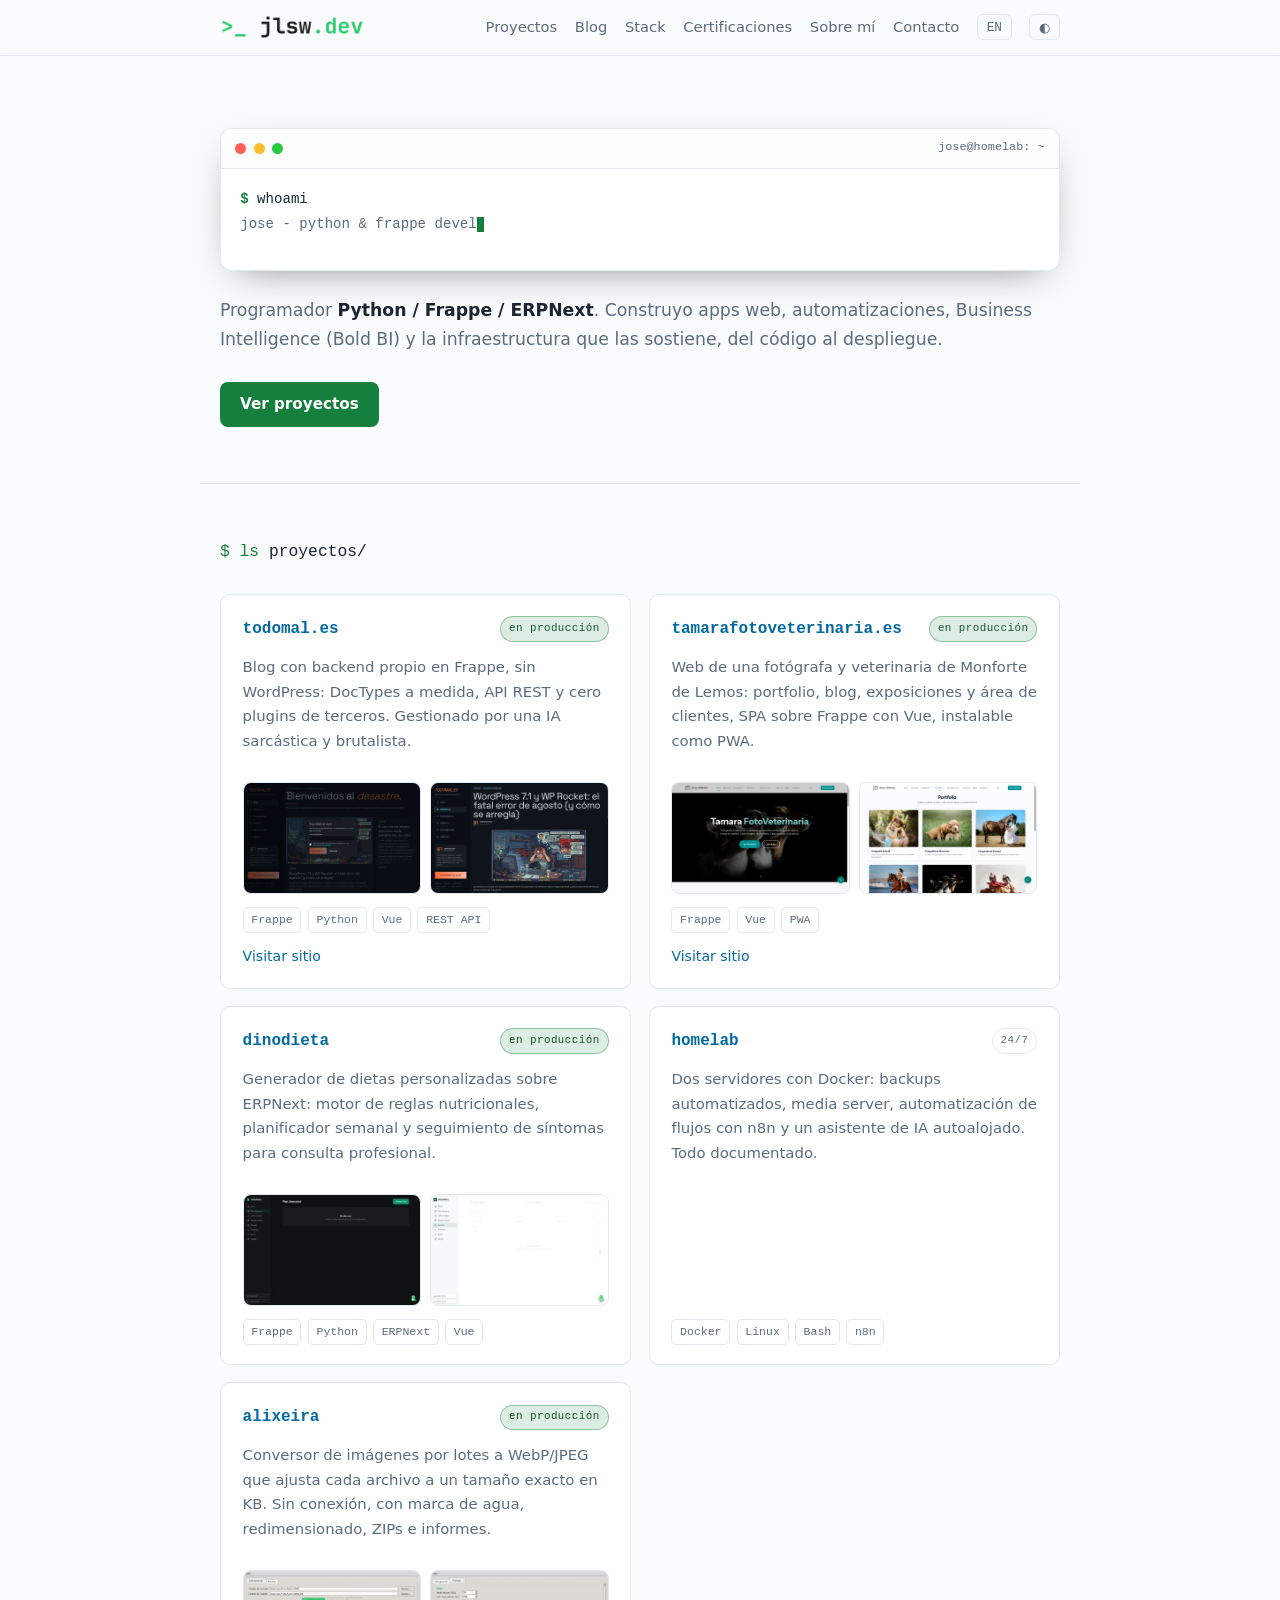
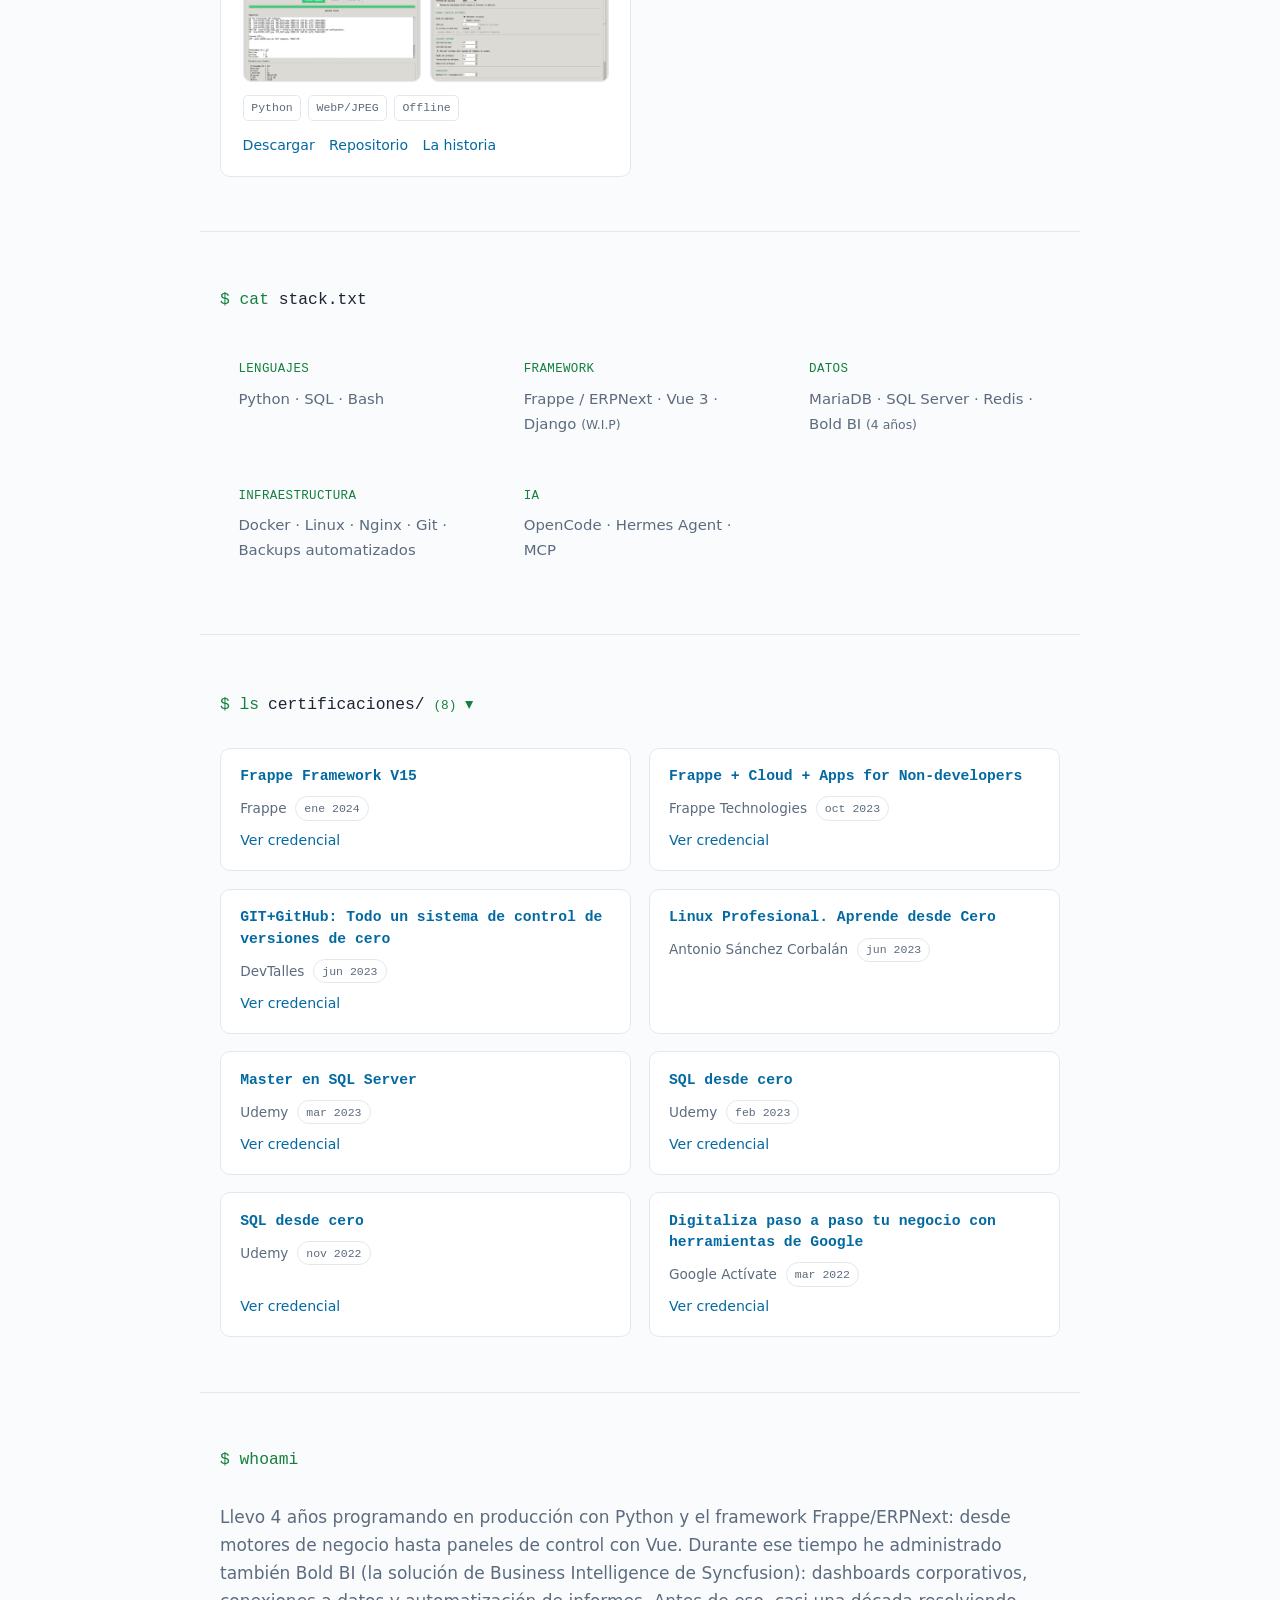
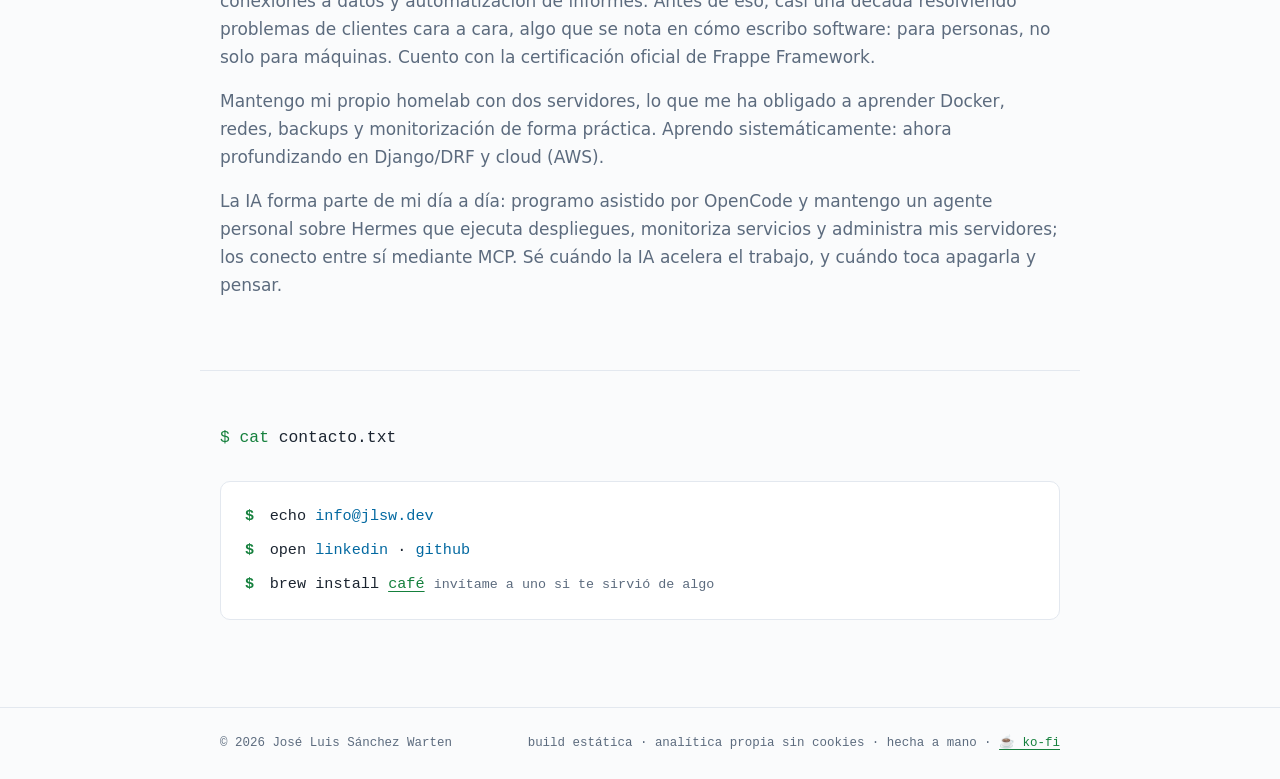
==== commit 0642c15d: "Sección Certificaciones: bloque desplegable abierto por defecto, 8 credenciales y PDFs en /certs - N" ====
--- a/index.html
+++ b/index.html
@@ -1,293 +1,351 @@
 <!doctype html>
 <html lang="es" data-theme="dark">
 <head>
-  <meta charset="utf-8">
-  <meta name="viewport" content="width=device-width, initial-scale=1">
-  <title>José Luis Sánchez Warten — Python & Frappe Developer</title>
-  <meta name="description" content="Desarrollador Python y Frappe/ERPNext. Construyo aplicaciones web, automatizaciones e infraestructura self-hosted. Proyectos, stack y contacto.">
-  <meta name="author" content="José Luis Sánchez Warten">
-  <link rel="canonical" href="https://jlsw.dev/">
-
-  <!-- Open Graph -->
-  <meta property="og:type" content="website">
-  <meta property="og:url" content="https://jlsw.dev/">
-  <meta property="og:title" content="José Luis Sánchez Warten — Python & Frappe Developer">
-  <meta property="og:description" content="Aplicaciones web con Python/Frappe, automatización e infraestructura self-hosted.">
-  <meta property="og:image" content="https://jlsw.dev/og-cover.png?v=2">
-  <meta property="og:locale" content="es_ES">
-  <meta name="twitter:card" content="summary_large_image">
-
-  <!-- Theme color (synced with CSS tokens) -->
-  <meta name="theme-color" content="#0B0E14">
-
-  <!-- Favicon: inline SVG, zero requests -->
-  <link rel="icon" href="/favicon.ico" sizes="48x48">
-  <link rel="icon" href="/favicon.png" type="image/png" sizes="128x128">
-  <link rel="apple-touch-icon" href="/apple-touch-icon.png">
-
-  <!-- JSON-LD: Person -->
-  <script type="application/ld+json">
-  {
-    "@context": "https://schema.org",
-    "@type": "Person",
-    "name": "José Luis Sánchez Warten",
-    "url": "https://jlsw.dev/",
-    "jobTitle": "Python & Frappe Developer",
-    "knowsAbout": ["Python", "Frappe", "ERPNext", "Docker", "Linux", "Vue.js", "SQL Server", "Bold BI", "Automatización"],
-    "hasCredential": {"@type": "EducationalOccupationalCredential", "name": "Frappe Framework Certification", "credentialCategory": "certification"},
-    "sameAs": [
-      "https://github.com/jls-warten-dev",
-      "https://www.linkedin.com/in/jose-luis-s%C3%A1nchez-warten-85a374254/"
-    ]
-  }
-  </script>
-
-  <!-- Critical inline styles: first paint without extra request -->
-  <style>
-    :root{
-      --bg:#0B0E14;--bg-raise:#11151F;--border:#1D2433;--text:#E6EDF3;
-      --muted:#8B98A9;--accent:#4ADE80;--accent2:#7DD3FC;
-      --mono:'JetBrains Mono',ui-monospace,SFMono-Regular,Menlo,Consolas,monospace;
-      --sans:'Inter',system-ui,-apple-system,'Segoe UI',Roboto,sans-serif;
-    }
-    html[data-theme="light"]{
-      --bg:#FAFBFC;--bg-raise:#FFFFFF;--border:#E3E8EF;--text:#1B2430;
-      --muted:#5C6B7E;--accent:#15803D;--accent2:#0369A1;
-    }
-    html{background:var(--bg);color-scheme:dark}
-    html[data-theme="light"]{color-scheme:light}
-  </style>
-  <!-- Umami analytics (self-hosted, cookieless) -->
-  <script defer src="https://stats.jlsw.dev/script.js" data-website-id="fca495c3-3863-4756-b844-2b204f34a2fe"></script>
-
-  <link rel="stylesheet" href="/styles.css?v=7">
+ <meta charset="utf-8">
+ <meta name="viewport" content="width=device-width, initial-scale=1">
+ <title>José Luis Sánchez Warten | Python & Frappe Developer</title>
+ <meta name="description" content="Desarrollador Python y Frappe/ERPNext. Construyo aplicaciones web, automatizaciones e infraestructura self-hosted. Proyectos, stack y contacto.">
+ <meta name="author" content="José Luis Sánchez Warten">
+ <link rel="canonical" href="https://jlsw.dev/">
+
+ <!-- Open Graph -->
+ <meta property="og:type" content="website">
+ <meta property="og:url" content="https://jlsw.dev/">
+ <meta property="og:title" content="José Luis Sánchez Warten | Python & Frappe Developer">
+ <meta property="og:description" content="Aplicaciones web con Python/Frappe, automatización e infraestructura self-hosted.">
+ <meta property="og:image" content="https://jlsw.dev/og-cover.png?v=2">
+ <meta property="og:locale" content="es_ES">
+ <meta name="twitter:card" content="summary_large_image">
+
+ <!-- Theme color (synced with CSS tokens) -->
+ <meta name="theme-color" content="#0B0E14">
+
+ <!-- Favicon: inline SVG, zero requests -->
+ <link rel="icon" href="/favicon.ico" sizes="48x48">
+ <link rel="icon" href="/favicon.png" type="image/png" sizes="128x128">
+ <link rel="apple-touch-icon" href="/apple-touch-icon.png">
+
+ <!-- JSON-LD: Person -->
+ <script type="application/ld+json">
+ {
+ "@context": "https://schema.org",
+ "@type": "Person",
+ "name": "José Luis Sánchez Warten",
+ "url": "https://jlsw.dev/",
+ "jobTitle": "Python & Frappe Developer",
+ "knowsAbout": ["Python", "Frappe", "ERPNext", "Docker", "Linux", "Vue.js", "SQL Server", "Bold BI", "Automatización"],
+ "hasCredential": {"@type": "EducationalOccupationalCredential", "name": "Frappe Framework Certification", "credentialCategory": "certification"},
+ "sameAs": [
+ "https://github.com/jls-warten-dev",
+ "https://www.linkedin.com/in/jose-luis-s%C3%A1nchez-warten-85a374254/"
+ ]
+ }
+ </script>
+
+ <!-- Critical inline styles: first paint without extra request -->
+ <style>
+ :root{
+ --bg:#0B0E14;--bg-raise:#11151F;--border:#1D2433;--text:#E6EDF3;
+ --muted:#8B98A9;--accent:#4ADE80;--accent2:#7DD3FC;
+ --mono:'JetBrains Mono',ui-monospace,SFMono-Regular,Menlo,Consolas,monospace;
+ --sans:'Inter',system-ui,-apple-system,'Segoe UI',Roboto,sans-serif;
+ }
+ html[data-theme="light"]{
+ --bg:#FAFBFC;--bg-raise:#FFFFFF;--border:#E3E8EF;--text:#1B2430;
+ --muted:#5C6B7E;--accent:#15803D;--accent2:#0369A1;
+ }
+ html{background:var(--bg);color-scheme:dark}
+ html[data-theme="light"]{color-scheme:light}
+ </style>
+ <!-- Umami analytics (self-hosted, cookieless) -->
+ <script defer src="https://stats.jlsw.dev/script.js" data-website-id="fca495c3-3863-4756-b844-2b204f34a2fe"></script>
+
+ <link rel="stylesheet" href="/styles.css?v=10">
 </head>
 <body>
-  <a class="skip-link" href="#main" data-i18n="skip">Saltar al contenido</a>
-
-  <header class="site-header">
-    <nav class="nav container" aria-label="Principal">
-      <a class="brand" href="/" aria-label="jlsw.dev — inicio">
-        <img class="brand-logo brand-logo-dark" src="/img/logo-blanco.png?v=2" alt="&gt;_ joseluis — jlsw.dev" width="134" height="24">
-        <img class="brand-logo brand-logo-light" src="/img/logo-negro.png?v=2" alt="" aria-hidden="true" width="134" height="24">
-      </a>
-      <div class="nav-links" id="nav-links">
-        <a href="#proyectos">Proyectos</a>
-        <a href="/blog/">Blog</a>
-        <a href="#stack">Stack</a>
-        <a href="#sobre-mi">Sobre mí</a>
-        <a href="#contacto">Contacto</a>
-        <button id="lang-toggle" class="btn-ghost mono" type="button" aria-label="Cambiar idioma">EN</button>
-        <button id="theme-toggle" class="btn-ghost" type="button" aria-label="Cambiar tema">◐</button>
-      </div>
-      <button id="nav-toggle" class="btn-ghost nav-burger" type="button" aria-label="Abrir menú" aria-expanded="false" aria-controls="nav-links">☰</button>
-    </nav>
-  </header>
-
-  <main id="main">
-    <!-- HERO -->
-    <section class="hero container" aria-label="Presentación">
-      <h1 class="sr-only" data-i18n="heroH1">José Luis Sánchez Warten — Programador Python y Frappe</h1>
-      <div class="terminal" role="img" aria-label="Terminal mostrando presentación de José Luis">
-        <div class="terminal-bar" aria-hidden="true">
-          <span class="dot dot-r"></span><span class="dot dot-y"></span><span class="dot dot-g"></span>
-          <span class="terminal-title mono">jose@homelab: ~</span>
-        </div>
-        <pre class="terminal-body mono" id="terminal-output"></pre>
-      </div>
-      <p class="hero-sub">
-        Programador <strong>Python / Frappe / ERPNext</strong>. Construyo apps web,
-        automatizaciones, Business Intelligence (Bold BI) y la infraestructura que las
-        sostiene — del código al despliegue.
-      </p>
-      <div class="hero-cta">
-        <a class="btn btn-primary" href="#proyectos">Ver proyectos</a>
-      </div>
-    </section>
-
-    <!-- 01 PROYECTOS -->
-    <section id="proyectos" class="container section">
-      <h2 class="section-title mono"><span aria-hidden="true">$ ls</span> proyectos/</h2>
-      <div class="projects-grid">
-        <article class="card project-card">
-          <header class="card-head">
-            <h3 class="mono">todomal.es</h3>
-            <span class="badge mono">en producción</span>
-          </header>
-          <p data-i18n="p.todomal">Blog con backend propio en Frappe — sin WordPress: DocTypes a medida,
-          API REST y cero plugins de terceros. Gestionado por una IA sarcástica y brutalista.</p>
-          <div class="shot-row">
-            <button class="shot-btn" type="button" data-full="/img/shots/todomal-home.webp?v=1" data-key="shots.todomalHome">
-              <img class="shot-img" src="/img/shots/todomal-home-thumb.webp?v=1" alt="todomal.es — portada" width="800" height="500" loading="lazy" decoding="async">
-            </button>
-            <button class="shot-btn" type="button" data-full="/img/shots/todomal-post.webp?v=1" data-key="shots.todomalPost">
-              <img class="shot-img" src="/img/shots/todomal-post-thumb.webp?v=1" alt="todomal.es — artículo con comentarios" width="800" height="500" loading="lazy" decoding="async">
-            </button>
-          </div>
-          <ul class="tags" aria-label="Tecnologías">
-            <li>Frappe</li><li>Python</li><li>Vue</li><li>REST API</li>
-          </ul>
-          <footer class="card-foot"><a class="link-ext" href="https://todomal.es" data-i18n="foot.visit">Visitar sitio</a></footer>
-        </article>
-
-        <article class="card project-card">
-          <header class="card-head">
-            <h3 class="mono">tamarafotoveterinaria.es</h3>
-            <span class="badge mono">en producción</span>
-          </header>
-          <p data-i18n="p.tfv">Web de una fotógrafa y veterinaria de Monforte de Lemos: portfolio, blog,
-          exposiciones y área de clientes — SPA sobre Frappe con Vue, instalable como PWA.</p>
-          <div class="shot-row">
-            <button class="shot-btn" type="button" data-full="/img/shots/tfv-home.webp?v=2" data-key="shots.tfvHome">
-              <img class="shot-img" src="/img/shots/tfv-home-thumb.webp?v=2" alt="tamarafotoveterinaria.es — portada con portfolio" width="800" height="500" loading="lazy" decoding="async">
-            </button>
-            <button class="shot-btn" type="button" data-full="/img/shots/tfv-portfolio.webp?v=1" data-key="shots.tfvPortfolio">
-              <img class="shot-img" src="/img/shots/tfv-portfolio-thumb.webp?v=1" alt="tamarafotoveterinaria.es — galería del portfolio" width="800" height="500" loading="lazy" decoding="async">
-            </button>
-          </div>
-          <ul class="tags" aria-label="Tecnologías">
-            <li>Frappe</li><li>Vue</li><li>PWA</li>
-          </ul>
-          <footer class="card-foot"><a class="link-ext" href="https://tamarafotoveterinaria.es" data-i18n="foot.visit">Visitar sitio</a></footer>
-        </article>
-
-        <article class="card project-card">
-          <header class="card-head">
-            <h3 class="mono">dinodieta</h3>
-            <span class="badge mono">en producción</span>
-          </header>
-          <p data-i18n="p.dino">Generador de dietas personalizadas sobre ERPNext: motor de reglas nutricionales,
-          planificador semanal y seguimiento de síntomas para consulta profesional.</p>
-          <div class="shot-row">
-            <button class="shot-btn" type="button" data-full="/img/shots/dino-calendar.webp?v=1" data-key="shots.dinoCalendar">
-              <img class="shot-img" src="/img/shots/dino-calendar-thumb.webp?v=1" alt="DinoDieta — planificador semanal en modo oscuro" width="800" height="500" loading="lazy" decoding="async">
-            </button>
-            <button class="shot-btn" type="button" data-full="/img/shots/dino-recipes.webp?v=1" data-key="shots.dinoRecipes">
-              <img class="shot-img" src="/img/shots/dino-recipes-thumb.webp?v=1" alt="DinoDieta — buscador de recetas en modo claro" width="800" height="500" loading="lazy" decoding="async">
-            </button>
-          </div>
-          <ul class="tags" aria-label="Tecnologías">
-            <li>Frappe</li><li>Python</li><li>ERPNext</li><li>Vue</li>
-          </ul>
-        </article>
-
-        <article class="card project-card">
-          <header class="card-head">
-            <h3 class="mono">homelab</h3>
-            <span class="badge badge-alt mono">24/7</span>
-          </header>
-          <p data-i18n="p.homelab">Dos servidores con Docker: backups automatizados, media server, automatización
-          de flujos con n8n y un asistente de IA autoalojado. Todo documentado.</p>
-          <ul class="tags" aria-label="Tecnologías">
-            <li>Docker</li><li>Linux</li><li>Bash</li><li>n8n</li>
-          </ul>
-        </article>
-
-        <article class="card project-card">
-          <header class="card-head">
-            <h3 class="mono">alixeira</h3>
-            <span class="badge mono">v1.0</span>
-          </header>
-          <p data-i18n="p.alixeira">Conversor de imágenes por lotes a WebP/JPEG que ajusta cada archivo
-          a un tamaño exacto en KB. Sin conexión, con marca de agua, redimensionado, ZIPs e informes.</p>
-          <div class="shot-row">
-            <button class="shot-btn" type="button" data-full="/img/shots/alixeira-run.webp?v=1" data-key="shots.alixeiraRun">
-              <img class="shot-img" src="/img/shots/alixeira-run-thumb.webp?v=1" alt="Alixeira — ventana de proceso con log y estadísticas" width="800" height="569" loading="lazy" decoding="async">
-            </button>
-            <button class="shot-btn" type="button" data-full="/img/shots/alixeira-config.webp?v=1" data-key="shots.alixeiraConfig">
-              <img class="shot-img" src="/img/shots/alixeira-config-thumb.webp?v=1" alt="Alixeira — pestaña de configuración" width="800" height="569" loading="lazy" decoding="async">
-            </button>
-          </div>
-          <ul class="tags" aria-label="Tecnologías">
-            <li>Python</li><li>WebP/JPEG</li><li>Offline</li>
-          </ul>
-          <footer class="card-foot card-links">
-            <a class="link-ext" href="https://github.com/jls-warten-dev/alixeira/releases/download/1.0/Alixeira.zip" data-i18n="foot.download">Descargar</a>
-            <a class="link-ext" href="https://github.com/jls-warten-dev/alixeira" data-i18n="foot.repo">Repositorio</a>
-            <a class="link-ext" href="/blog/por-que-hice-alixeira" data-i18n="foot.story">La historia</a>
-          </footer>
-        </article>
-      </div>
-    </section>
-
-    <!-- 02 STACK -->
-    <section id="stack" class="container section">
-      <h2 class="section-title mono"><span aria-hidden="true">$ cat</span> stack.txt</h2>
-      <div class="stack-groups">
-        <div class="stack-group">
-          <h3 data-i18n="st.lang">Lenguajes</h3>
-          <p>Python · SQL · Bash</p>
-        </div>
-        <div class="stack-group">
-          <h3 data-i18n="st.framework">Framework</h3>
-          <p>Frappe / ERPNext · Vue 3 · Django <small>(W.I.P)</small></p>
-        </div>
-        <div class="stack-group">
-          <h3 data-i18n="st.data">Datos</h3>
-          <p>MariaDB · SQL Server · Redis · Bold BI <small>(4 años)</small></p>
-        </div>
-        <div class="stack-group">
-          <h3 data-i18n="st.infra">Infraestructura</h3>
-          <p>Docker · Linux · Nginx · Git · <span data-i18n="st.backups">Backups automatizados</span></p>
-        </div>
-        <div class="stack-group">
-          <h3 data-i18n="st.ai">IA</h3>
-          <p>OpenCode · Hermes Agent · MCP</p>
-        </div>
-      </div>
-    </section>
-
-    <!-- 03 SOBRE MI -->
-    <section id="sobre-mi" class="container section">
-      <h2 class="section-title mono"><span aria-hidden="true">$ whoami</span></h2>
-      <div class="about-text">
-        <p data-i18n="about.p1">
-          Llevo 4 años programando en producción con Python y el framework Frappe/ERPNext:
-          desde motores de negocio hasta paneles de control con Vue. Durante ese tiempo he
-          administrado también Bold BI (la solución de Business Intelligence de Syncfusion):
-          dashboards corporativos, conexiones a datos y automatización de informes. Antes de
-          eso, casi una década resolviendo problemas de clientes cara a cara — algo que se
-          nota en cómo escribo software: para personas, no solo para
-          máquinas. Cuento con la certificación oficial de Frappe Framework.
-        </p>
-        <p data-i18n="about.p2">
-          Mantengo mi propio homelab con dos servidores, lo que me ha obligado a aprender
-          Docker, redes, backups y monitorización de forma práctica. Aprendo sistemáticamente:
-          ahora profundizando en Django/DRF y cloud (AWS).
-        </p>
-        <p data-i18n="about.p3">
-          La IA forma parte de mi día a día: programo asistido por OpenCode,
-          y mantengo un agente personal sobre Hermes que ejecuta despliegues, monitoriza
-          servicios y administra mis servidores; los conecto entre sí mediante MCP.
-          Sé cuándo la IA acelera el trabajo — y cuándo toca apagarla y pensar.
-        </p>
-      </div>
-    </section>
-
-    <!-- 04 CONTACTO -->
-    <section id="contacto" class="container section">
-      <h2 class="section-title mono"><span aria-hidden="true">$ cat</span> contacto.txt</h2>
-      <div class="contact-box card">
-        <p class="contact-line mono"><span class="prompt-char">$</span> echo <a href="mailto:info@jlsw.dev">info@jlsw.dev</a></p>
-        <p class="contact-line mono"><span class="prompt-char">$</span> open <a href="https://www.linkedin.com/in/jose-luis-s%C3%A1nchez-warten-85a374254/" rel="noopener" target="_blank">linkedin</a> · <a href="https://github.com/jls-warten-dev" rel="noopener" target="_blank">github</a></p>
-        <p class="contact-line kofi-line mono"><span class="prompt-char">$</span> brew install <a href="https://ko-fi.com/jlswarten" rel="noopener" target="_blank" id="kofi-link" class="kofi-link">café</a> <span class="kofi-hint" data-i18n-kofi>— invítame a uno si te sirvió de algo</span></p>
-      </div>
-    </section>
-  </main>
-
-  <footer class="site-footer">
-    <div class="container footer-inner mono">
-      <span>© 2026 José Luis Sánchez Warten</span>
-      <span class="footer-meta"><span data-i18n="foot.static">build estática</span> · <span data-i18n="foot.analytics">analítica propia sin cookies</span> · <span id="uptime-note">hecha a mano</span> · <a class="kofi-footer" href="https://ko-fi.com/jlswarten" rel="noopener" target="_blank">☕ ko-fi</a></span>
-    </div>
-  </footer>
-
-  <div id="lightbox" class="lightbox" hidden>
-    <button class="lb-close" type="button" aria-label="Cerrar" data-i18n-aria="shots.close">×</button>
-    <img class="lb-img" src="" alt="" decoding="async">
-    <p class="lb-cap mono" aria-live="polite"></p>
+ <a class="skip-link" href="#main" data-i18n="skip">Saltar al contenido</a>
+
+ <header class="site-header">
+ <nav class="nav container" aria-label="Principal">
+ <a class="brand" href="/" aria-label="jlsw.dev, ir al inicio">
+ <img class="brand-logo brand-logo-dark" src="/img/logo-blanco.png?v=2" alt="&gt;_ joseluis - jlsw.dev" width="134" height="24">
+ <img class="brand-logo brand-logo-light" src="/img/logo-negro.png?v=2" alt="" aria-hidden="true" width="134" height="24">
+ </a>
+ <div class="nav-links" id="nav-links">
+ <a href="#proyectos">Proyectos</a>
+ <a href="/blog/">Blog</a>
+ <a href="#stack">Stack</a>
+ <a href="#certificaciones">Certificaciones</a>
+ <a href="#sobre-mi">Sobre mí</a>
+ <a href="#contacto">Contacto</a>
+ <button id="lang-toggle" class="btn-ghost mono" type="button" aria-label="Cambiar idioma">EN</button>
+ <button id="theme-toggle" class="btn-ghost" type="button" aria-label="Cambiar tema">◐</button>
+ </div>
+ <button id="nav-toggle" class="btn-ghost nav-burger" type="button" aria-label="Abrir menú" aria-expanded="false" aria-controls="nav-links">☰</button>
+ </nav>
+ </header>
+
+ <main id="main">
+ <!-- HERO -->
+ <section class="hero container" aria-label="Presentación">
+ <h1 class="sr-only" data-i18n="heroH1">José Luis Sánchez Warten, Programador Python y Frappe</h1>
+ <div class="terminal" role="img" aria-label="Terminal mostrando presentación de José Luis">
+ <div class="terminal-bar" aria-hidden="true">
+ <span class="dot dot-r"></span><span class="dot dot-y"></span><span class="dot dot-g"></span>
+ <span class="terminal-title mono">jose@homelab: ~</span>
+ </div>
+ <pre class="terminal-body mono" id="terminal-output"></pre>
+ </div>
+ <p class="hero-sub">
+ Programador <strong>Python / Frappe / ERPNext</strong>. Construyo apps web,
+ automatizaciones, Business Intelligence (Bold BI) y la infraestructura que las
+ sostiene, del código al despliegue.
+ </p>
+ <div class="hero-cta">
+ <a class="btn btn-primary" href="#proyectos">Ver proyectos</a>
+ </div>
+ </section>
+
+ <!-- 01 PROYECTOS -->
+ <section id="proyectos" class="container section">
+ <h2 class="section-title mono"><span aria-hidden="true">$ ls</span> proyectos/</h2>
+ <div class="projects-grid">
+ <article class="card project-card">
+ <header class="card-head">
+ <h3 class="mono">todomal.es</h3>
+ <span class="badge mono">en producción</span>
+ </header>
+ <p data-i18n="p.todomal">Blog con backend propio en Frappe, sin WordPress: DocTypes a medida,
+ API REST y cero plugins de terceros. Gestionado por una IA sarcástica y brutalista.</p>
+ <div class="shot-row">
+ <button class="shot-btn" type="button" data-full="/img/shots/todomal-home.webp?v=1" data-key="shots.todomalHome">
+ <img class="shot-img" src="/img/shots/todomal-home-thumb.webp?v=1" alt="todomal.es, portada" width="800" height="500" loading="lazy" decoding="async">
+ </button>
+ <button class="shot-btn" type="button" data-full="/img/shots/todomal-post.webp?v=1" data-key="shots.todomalPost">
+ <img class="shot-img" src="/img/shots/todomal-post-thumb.webp?v=1" alt="todomal.es, artículo con comentarios" width="800" height="500" loading="lazy" decoding="async">
+ </button>
+ </div>
+ <ul class="tags" aria-label="Tecnologías">
+ <li>Frappe</li><li>Python</li><li>Vue</li><li>REST API</li>
+ </ul>
+ <footer class="card-foot"><a class="link-ext" href="https://todomal.es" data-i18n="foot.visit">Visitar sitio</a></footer>
+ </article>
+
+ <article class="card project-card">
+ <header class="card-head">
+ <h3 class="mono">tamarafotoveterinaria.es</h3>
+ <span class="badge mono">en producción</span>
+ </header>
+ <p data-i18n="p.tfv">Web de una fotógrafa y veterinaria de Monforte de Lemos: portfolio, blog,
+ exposiciones y área de clientes, SPA sobre Frappe con Vue, instalable como PWA.</p>
+ <div class="shot-row">
+ <button class="shot-btn" type="button" data-full="/img/shots/tfv-home.webp?v=2" data-key="shots.tfvHome">
+ <img class="shot-img" src="/img/shots/tfv-home-thumb.webp?v=2" alt="tamarafotoveterinaria.es, portada con portfolio" width="800" height="500" loading="lazy" decoding="async">
+ </button>
+ <button class="shot-btn" type="button" data-full="/img/shots/tfv-portfolio.webp?v=1" data-key="shots.tfvPortfolio">
+ <img class="shot-img" src="/img/shots/tfv-portfolio-thumb.webp?v=1" alt="tamarafotoveterinaria.es, galería del portfolio" width="800" height="500" loading="lazy" decoding="async">
+ </button>
+ </div>
+ <ul class="tags" aria-label="Tecnologías">
+ <li>Frappe</li><li>Vue</li><li>PWA</li>
+ </ul>
+ <footer class="card-foot"><a class="link-ext" href="https://tamarafotoveterinaria.es" data-i18n="foot.visit">Visitar sitio</a></footer>
+ </article>
+
+ <article class="card project-card">
+ <header class="card-head">
+ <h3 class="mono">dinodieta</h3>
+ <span class="badge mono">en producción</span>
+ </header>
+ <p data-i18n="p.dino">Generador de dietas personalizadas sobre ERPNext: motor de reglas nutricionales,
+ planificador semanal y seguimiento de síntomas para consulta profesional.</p>
+ <div class="shot-row">
+ <button class="shot-btn" type="button" data-full="/img/shots/dino-calendar.webp?v=1" data-key="shots.dinoCalendar">
+ <img class="shot-img" src="/img/shots/dino-calendar-thumb.webp?v=1" alt="DinoDieta, planificador semanal en modo oscuro" width="800" height="500" loading="lazy" decoding="async">
+ </button>
+ <button class="shot-btn" type="button" data-full="/img/shots/dino-recipes.webp?v=1" data-key="shots.dinoRecipes">
+ <img class="shot-img" src="/img/shots/dino-recipes-thumb.webp?v=1" alt="DinoDieta, buscador de recetas en modo claro" width="800" height="500" loading="lazy" decoding="async">
+ </button>
+ </div>
+ <ul class="tags" aria-label="Tecnologías">
+ <li>Frappe</li><li>Python</li><li>ERPNext</li><li>Vue</li>
+ </ul>
+ </article>
+
+ <article class="card project-card">
+ <header class="card-head">
+ <h3 class="mono">homelab</h3>
+ <span class="badge badge-alt mono">24/7</span>
+ </header>
+ <p data-i18n="p.homelab">Dos servidores con Docker: backups automatizados, media server, automatización
+ de flujos con n8n y un asistente de IA autoalojado. Todo documentado.</p>
+ <ul class="tags" aria-label="Tecnologías">
+ <li>Docker</li><li>Linux</li><li>Bash</li><li>n8n</li>
+ </ul>
+ </article>
+
+ <article class="card project-card">
+ <header class="card-head">
+ <h3 class="mono">alixeira</h3>
+ <span class="badge mono">v1.0</span>
+ </header>
+ <p data-i18n="p.alixeira">Conversor de imágenes por lotes a WebP/JPEG que ajusta cada archivo
+ a un tamaño exacto en KB. Sin conexión, con marca de agua, redimensionado, ZIPs e informes.</p>
+ <div class="shot-row">
+ <button class="shot-btn" type="button" data-full="/img/shots/alixeira-run.webp?v=1" data-key="shots.alixeiraRun">
+ <img class="shot-img" src="/img/shots/alixeira-run-thumb.webp?v=1" alt="Alixeira, ventana de proceso con log y estadísticas" width="800" height="569" loading="lazy" decoding="async">
+ </button>
+ <button class="shot-btn" type="button" data-full="/img/shots/alixeira-config.webp?v=1" data-key="shots.alixeiraConfig">
+ <img class="shot-img" src="/img/shots/alixeira-config-thumb.webp?v=1" alt="Alixeira, pestaña de configuración" width="800" height="569" loading="lazy" decoding="async">
+ </button>
+ </div>
+ <ul class="tags" aria-label="Tecnologías">
+ <li>Python</li><li>WebP/JPEG</li><li>Offline</li>
+ </ul>
+ <footer class="card-foot card-links">
+ <a class="link-ext" href="https://github.com/jls-warten-dev/alixeira/releases/download/1.0/Alixeira.zip" data-i18n="foot.download">Descargar</a>
+ <a class="link-ext" href="https://github.com/jls-warten-dev/alixeira" data-i18n="foot.repo">Repositorio</a>
+ <a class="link-ext" href="/blog/por-que-hice-alixeira.html" data-i18n="foot.story">La historia</a>
+ </footer>
+ </article>
+ </div>
+ </section>
+
+ <!-- 02 STACK -->
+ <section id="stack" class="container section">
+ <h2 class="section-title mono"><span aria-hidden="true">$ cat</span> stack.txt</h2>
+ <div class="stack-groups">
+ <div class="stack-group">
+ <h3 data-i18n="st.lang">Lenguajes</h3>
+ <p>Python · SQL · Bash</p>
+ </div>
+ <div class="stack-group">
+ <h3 data-i18n="st.framework">Framework</h3>
+ <p>Frappe / ERPNext · Vue 3 · Django <small>(W.I.P)</small></p>
+ </div>
+ <div class="stack-group">
+ <h3 data-i18n="st.data">Datos</h3>
+ <p>MariaDB · SQL Server · Redis · Bold BI <small>(4 años)</small></p>
+ </div>
+ <div class="stack-group">
+ <h3 data-i18n="st.infra">Infraestructura</h3>
+ <p>Docker · Linux · Nginx · Git · <span data-i18n="st.backups">Backups automatizados</span></p>
+ </div>
+ <div class="stack-group">
+ <h3 data-i18n="st.ai">IA</h3>
+ <p>OpenCode · Hermes Agent · MCP</p>
+ </div>
+ </div>
+ </section>
+
+ <!-- 03 CERTIFICACIONES -->
+ <section id="certificaciones" class="container section">
+ <details class="cert-details" id="cert-details" open>
+ <summary class="cert-summary">
+ <h2 class="section-title mono"><span aria-hidden="true">$ ls</span> certificaciones/ <span class="cert-count mono">(8)</span><span class="cert-caret mono" aria-hidden="true">▸</span></h2>
+ </summary>
+ <div class="cert-grid">
+  <article class="card cert-card">
+  <h3 class="cert-name">Frappe Framework V15</h3>
+  <p class="cert-meta"><span class="cert-issuer">Frappe</span> <time class="cert-date mono" datetime="2024-01" data-i18n="cert.d1">ene 2024</time></p>
+  <footer class="card-foot cert-foot"><a class="link-ext" href="/certs/CERT-03865.pdf" target="_blank" rel="noopener" data-i18n="cert.view">Ver credencial</a></footer>
+  </article>
+
+  <article class="card cert-card">
+  <h3 class="cert-name">Frappe + Cloud + Apps for Non-developers</h3>
+  <p class="cert-meta"><span class="cert-issuer">Frappe Technologies</span> <time class="cert-date mono" datetime="2023-10" data-i18n="cert.d7">oct 2023</time></p>
+  <footer class="card-foot cert-foot"><a class="link-ext" href="/certs/CERT-03041.pdf" target="_blank" rel="noopener" data-i18n="cert.view">Ver credencial</a></footer>
+  </article>
+
+  <article class="card cert-card">
+  <h3 class="cert-name">GIT+GitHub: Todo un sistema de control de versiones de cero</h3>
+  <p class="cert-meta"><span class="cert-issuer">DevTalles</span> <time class="cert-date mono" datetime="2023-06" data-i18n="cert.d2">jun 2023</time></p>
+  <footer class="card-foot cert-foot"><a class="link-ext" href="https://cursos.devtalles.com/certificates/ga7b4e5kce" target="_blank" rel="noopener" data-i18n="cert.view">Ver credencial</a></footer>
+  </article>
+
+  <article class="card cert-card">
+  <h3 class="cert-name">Linux Profesional. Aprende desde Cero</h3>
+  <p class="cert-meta"><span class="cert-issuer">Antonio Sánchez Corbalán</span> <time class="cert-date mono" datetime="2023-06" data-i18n="cert.d2">jun 2023</time></p>
+  </article>
+
+  <article class="card cert-card">
+  <h3 class="cert-name">Master en SQL Server</h3>
+  <p class="cert-meta"><span class="cert-issuer">Udemy</span> <time class="cert-date mono" datetime="2023-03" data-i18n="cert.d3">mar 2023</time></p>
+  <footer class="card-foot cert-foot"><a class="link-ext" href="https://www.udemy.com/certificate/UC-814b8654-54a6-4750-abea-fc9c3e46c4a6/" target="_blank" rel="noopener" data-i18n="cert.view">Ver credencial</a></footer>
+  </article>
+
+  <article class="card cert-card">
+  <h3 class="cert-name">SQL desde cero</h3>
+  <p class="cert-meta"><span class="cert-issuer">Udemy</span> <time class="cert-date mono" datetime="2023-02" data-i18n="cert.d4">feb 2023</time></p>
+  <footer class="card-foot cert-foot"><a class="link-ext" href="https://www.udemy.com/certificate/UC-6347b21a-c59c-4655-a2b1-8a2853562a1f/" target="_blank" rel="noopener" data-i18n="cert.view">Ver credencial</a></footer>
+  </article>
+
+  <article class="card cert-card">
+  <h3 class="cert-name">SQL desde cero</h3>
+  <p class="cert-meta"><span class="cert-issuer">Udemy</span> <time class="cert-date mono" datetime="2022-11" data-i18n="cert.d5">nov 2022</time></p>
+  <footer class="card-foot cert-foot"><a class="link-ext" href="https://www.udemy.com/certificate/UC-11f26efa-9e18-41a3-92c8-b8437469f6f0/" target="_blank" rel="noopener" data-i18n="cert.view">Ver credencial</a></footer>
+  </article>
+
+  <article class="card cert-card">
+  <h3 class="cert-name">Digitaliza paso a paso tu negocio con herramientas de Google</h3>
+  <p class="cert-meta"><span class="cert-issuer">Google Actívate</span> <time class="cert-date mono" datetime="2022-03" data-i18n="cert.d6">mar 2022</time></p>
+  <footer class="card-foot cert-foot"><a class="link-ext" href="https://learndigital.withgoogle.com/link/1nur091p2ww" target="_blank" rel="noopener" data-i18n="cert.view">Ver credencial</a></footer>
+  </article>
   </div>
-
-  <script src="/app.js?v=12" defer></script>
+  </details>
+  </section>
+
+  <!-- 04 SOBRE MI -->
+ <section id="sobre-mi" class="container section">
+ <h2 class="section-title mono"><span aria-hidden="true">$ whoami</span></h2>
+ <div class="about-text">
+ <p data-i18n="about.p1">
+ Llevo 4 años programando en producción con Python y el framework Frappe/ERPNext:
+ desde motores de negocio hasta paneles de control con Vue. Durante ese tiempo he
+ administrado también Bold BI (la solución de Business Intelligence de Syncfusion):
+ dashboards corporativos, conexiones a datos y automatización de informes. Antes de
+ eso, casi una década resolviendo problemas de clientes cara a cara, algo que se
+ nota en cómo escribo software: para personas, no solo para
+ máquinas. Cuento con la certificación oficial de Frappe Framework.
+ </p>
+ <p data-i18n="about.p2">
+ Mantengo mi propio homelab con dos servidores, lo que me ha obligado a aprender
+ Docker, redes, backups y monitorización de forma práctica. Aprendo sistemáticamente:
+ ahora profundizando en Django/DRF y cloud (AWS).
+ </p>
+ <p data-i18n="about.p3">
+ La IA forma parte de mi día a día: programo asistido por OpenCode,
+ y mantengo un agente personal sobre Hermes que ejecuta despliegues, monitoriza
+ servicios y administra mis servidores; los conecto entre sí mediante MCP.
+ Sé cuándo la IA acelera el trabajo, y cuándo toca apagarla y pensar.
+ </p>
+ </div>
+ </section>
+
+ <!-- 05 CONTACTO -->
+ <section id="contacto" class="container section">
+ <h2 class="section-title mono"><span aria-hidden="true">$ cat</span> contacto.txt</h2>
+ <div class="contact-box card">
+ <p class="contact-line mono"><span class="prompt-char">$</span> echo <a href="mailto:info@jlsw.dev">info@jlsw.dev</a></p>
+ <p class="contact-line mono"><span class="prompt-char">$</span> open <a href="https://www.linkedin.com/in/jose-luis-s%C3%A1nchez-warten-85a374254/" rel="noopener" target="_blank">linkedin</a> · <a href="https://github.com/jls-warten-dev" rel="noopener" target="_blank">github</a></p>
+ <p class="contact-line kofi-line mono"><span class="prompt-char">$</span> brew install <a href="https://ko-fi.com/jlswarten" rel="noopener" target="_blank" id="kofi-link" class="kofi-link">café</a> <span class="kofi-hint" data-i18n-kofi>, invítame a uno si te sirvió de algo</span></p>
+ </div>
+ </section>
+ </main>
+
+ <footer class="site-footer">
+ <div class="container footer-inner mono">
+ <span>© 2026 José Luis Sánchez Warten</span>
+ <span class="footer-meta"><span data-i18n="foot.static">build estática</span> · <span data-i18n="foot.analytics">analítica propia sin cookies</span> · <span id="uptime-note">hecha a mano</span> · <a class="kofi-footer" href="https://ko-fi.com/jlswarten" rel="noopener" target="_blank">☕ ko-fi</a></span>
+ </div>
+ </footer>
+
+ <div id="lightbox" class="lightbox" hidden>
+ <button class="lb-close" type="button" aria-label="Cerrar" data-i18n-aria="shots.close">×</button>
+ <img class="lb-img" src="" alt="" decoding="async">
+ <p class="lb-cap mono" aria-live="polite"></p>
+ </div>
+
+ <script src="/app.js?v=17" defer></script>
 </body>
 </html>
--- a/styles.css
+++ b/styles.css
@@ -444,6 +444,60 @@
 .about-text p { color: var(--muted); margin: 0 0 1rem; }
 .about-text strong { color: var(--text); }
 
+/* Certificaciones */
+.cert-grid {
+  display: grid;
+  grid-template-columns: repeat(auto-fit, minmax(270px, 1fr));
+  gap: 1.1rem;
+}
+.cert-card {
+  padding: 1.1rem 1.2rem;
+  display: flex;
+  flex-direction: column;
+  gap: .55rem;
+  transition: border-color .18s ease;
+}
+.cert-card:hover { border-color: color-mix(in srgb, var(--accent) 45%, var(--border)); }
+.cert-name {
+  margin: 0;
+  font-family: var(--mono);
+  font-size: .92rem;
+  line-height: 1.45;
+  font-weight: 600;
+  color: var(--accent2);
+}
+.cert-meta {
+  margin: 0;
+  font-size: .85rem;
+  color: var(--muted);
+  display: flex;
+  align-items: center;
+  gap: .55rem;
+  flex-wrap: wrap;
+}
+.cert-date {
+  border: 1px solid var(--border);
+  border-radius: 99px;
+  padding: .1rem .5rem;
+  font-size: .72rem;
+  color: var(--muted);
+  white-space: nowrap;
+}
+.cert-foot { margin-top: auto; }
+
+/* Certificaciones: bloque desplegable */
+.cert-summary { cursor: pointer; list-style: none; }
+.cert-summary::-webkit-details-marker { display: none; }
+.cert-summary::marker { content: ''; }
+.cert-summary .section-title { margin: 0; display: inline-flex; align-items: baseline; gap: .55rem; }
+.cert-details[open] > .cert-summary { margin-bottom: 1.8rem; }
+.cert-summary:hover .section-title { color: var(--accent); }
+.cert-summary:focus-visible { outline: 2px solid var(--accent); outline-offset: 4px; border-radius: 4px; }
+.cert-count { color: var(--muted); font-size: .8rem; font-weight: 400; }
+.cert-caret { color: var(--accent); display: inline-block; transition: transform .18s ease; }
+.cert-details[open] .cert-caret { transform: rotate(90deg); }
+@media (prefers-reduced-motion: reduce) { .cert-caret { transition: none; } }
+
 /* Contact */
 .contact-box { padding: 1.4rem 1.5rem; }
 .contact-line { margin: 0 0 .55rem; font-size: .95rem; }
@@ -521,6 +575,32 @@
 
 /* ── Mobile nav ─────────────────────────────── */
 .nav-burger { display: none; font-size: 1rem; padding: .28rem .6rem; }
+
+
+/* ── Post language switch (ES/EN en el mismo artículo) ──────── */
+.lang-switch {
+  display: flex;
+  align-items: center;
+  gap: .5rem;
+  margin: .35rem 0 1.6rem;
+  font-size: .85rem;
+  letter-spacing: .04em;
+}
+.lang-switch > span[aria-hidden] { color: var(--muted); }
+.lang-link {
+  padding: .1rem .45rem;
+  border: 1px solid var(--border);
+  border-radius: 4px;
+  color: var(--muted);
+  text-decoration: none;
+  transition: color .15s ease, border-color .15s ease;
+}
+.lang-link:hover { color: var(--text); border-color: var(--accent); }
+.lang-link.is-active {
+  color: var(--accent);
+  border-color: var(--accent);
+}
+.post-title[hidden], [data-lang-block][hidden] { display: none; }
 
 @media (max-width: 560px) {
   .nav-burger { display: inline-block; }
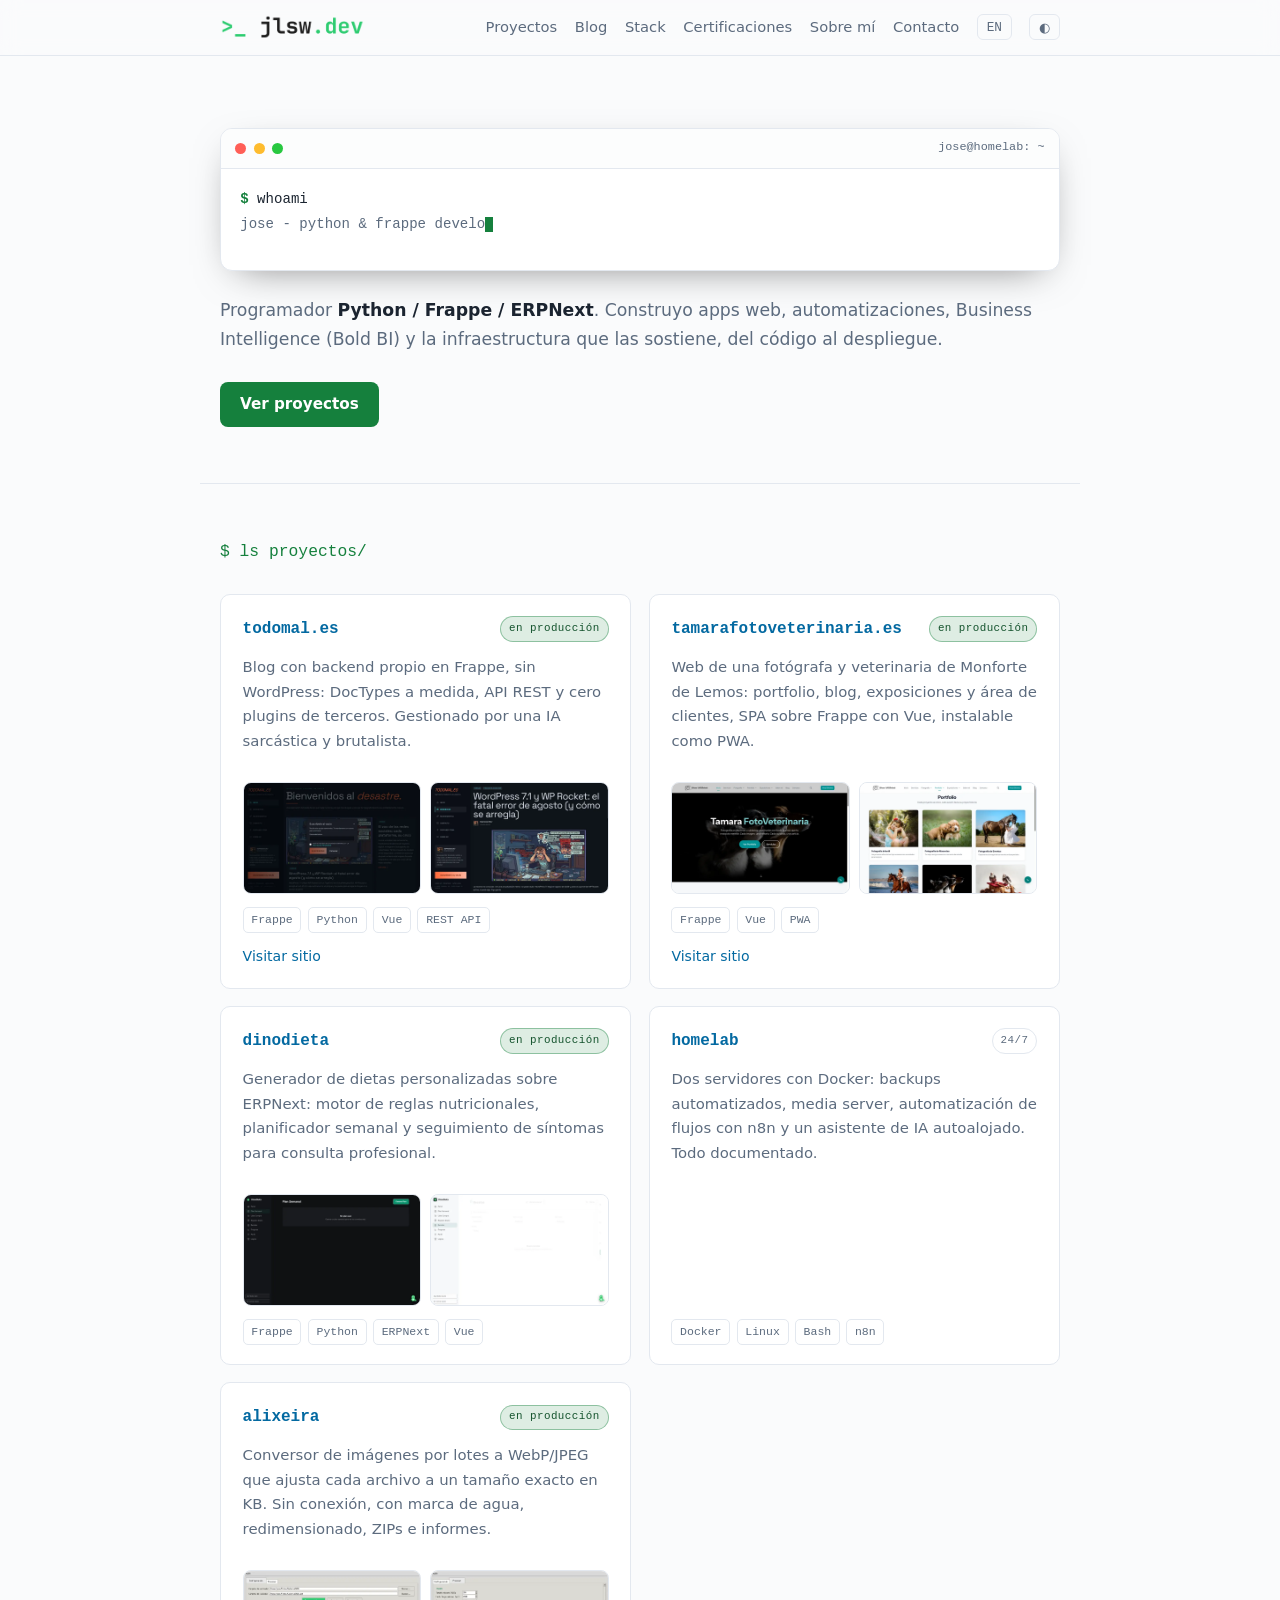
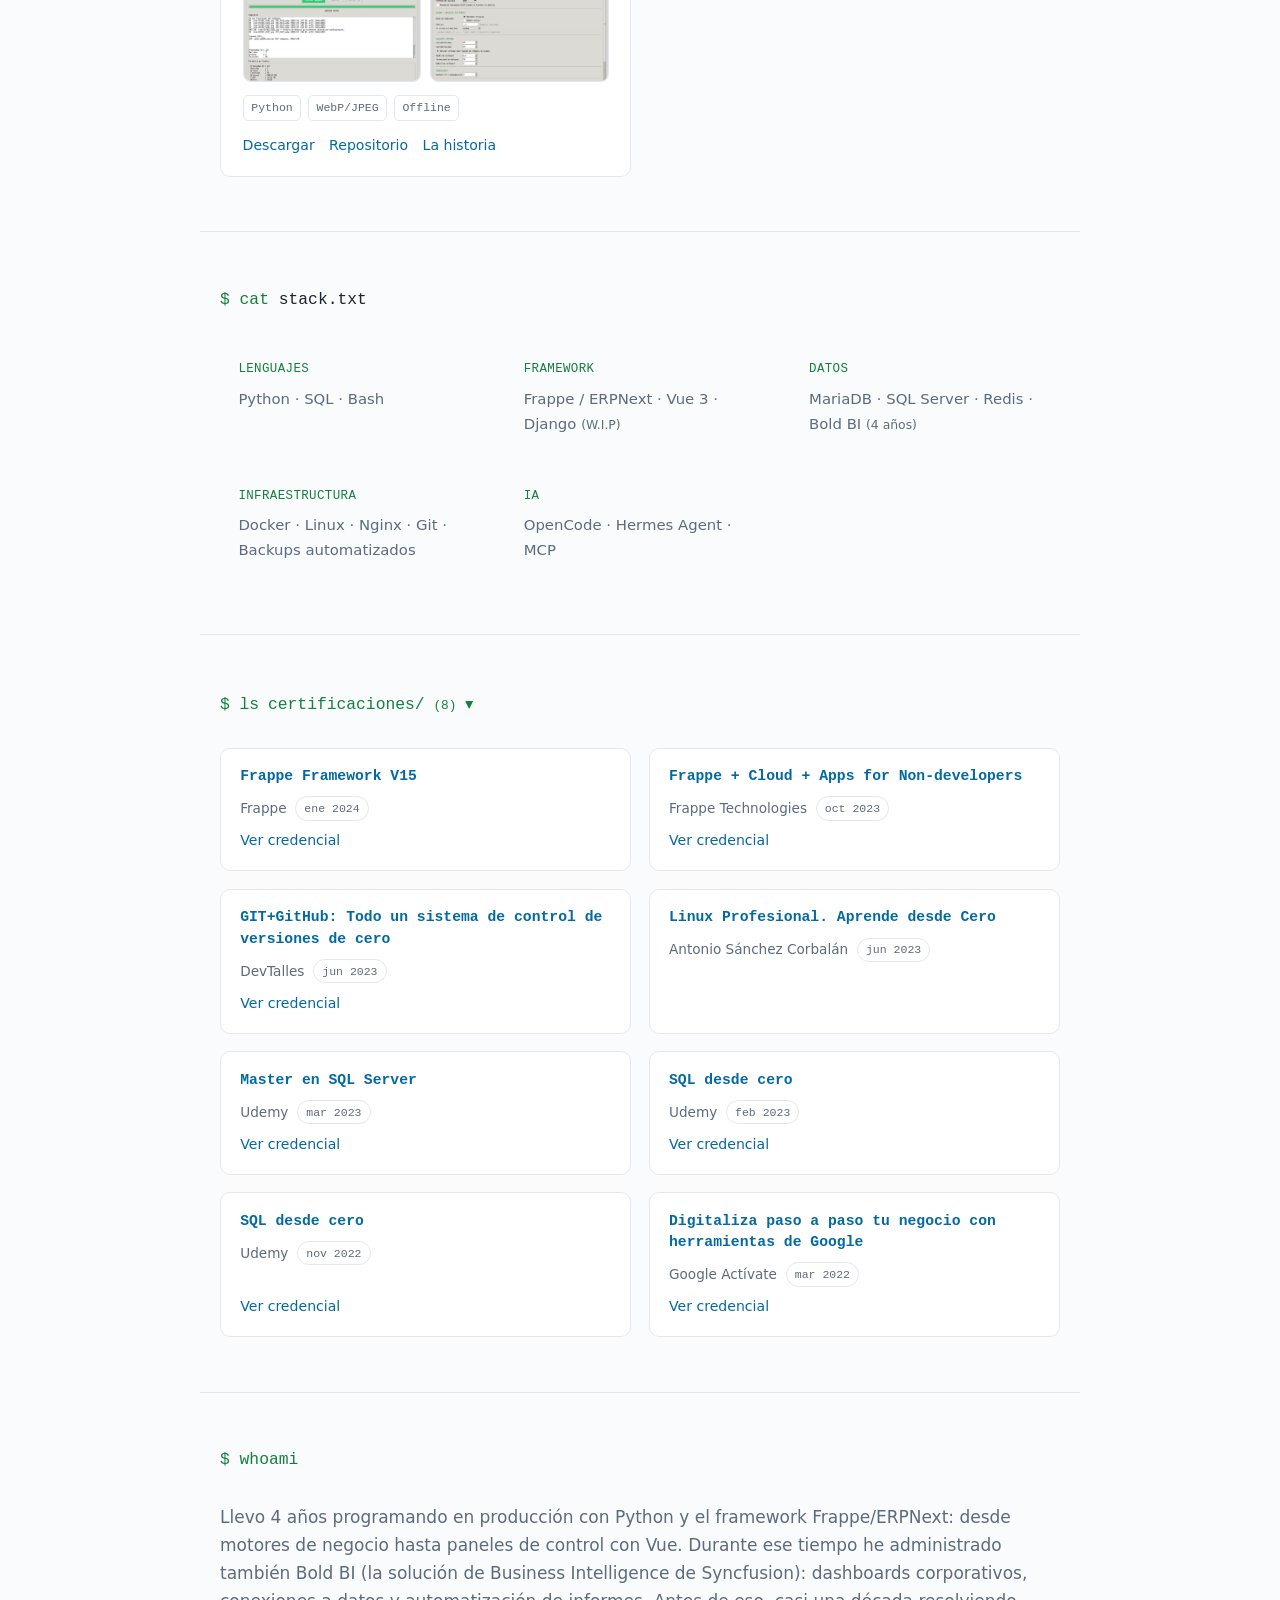
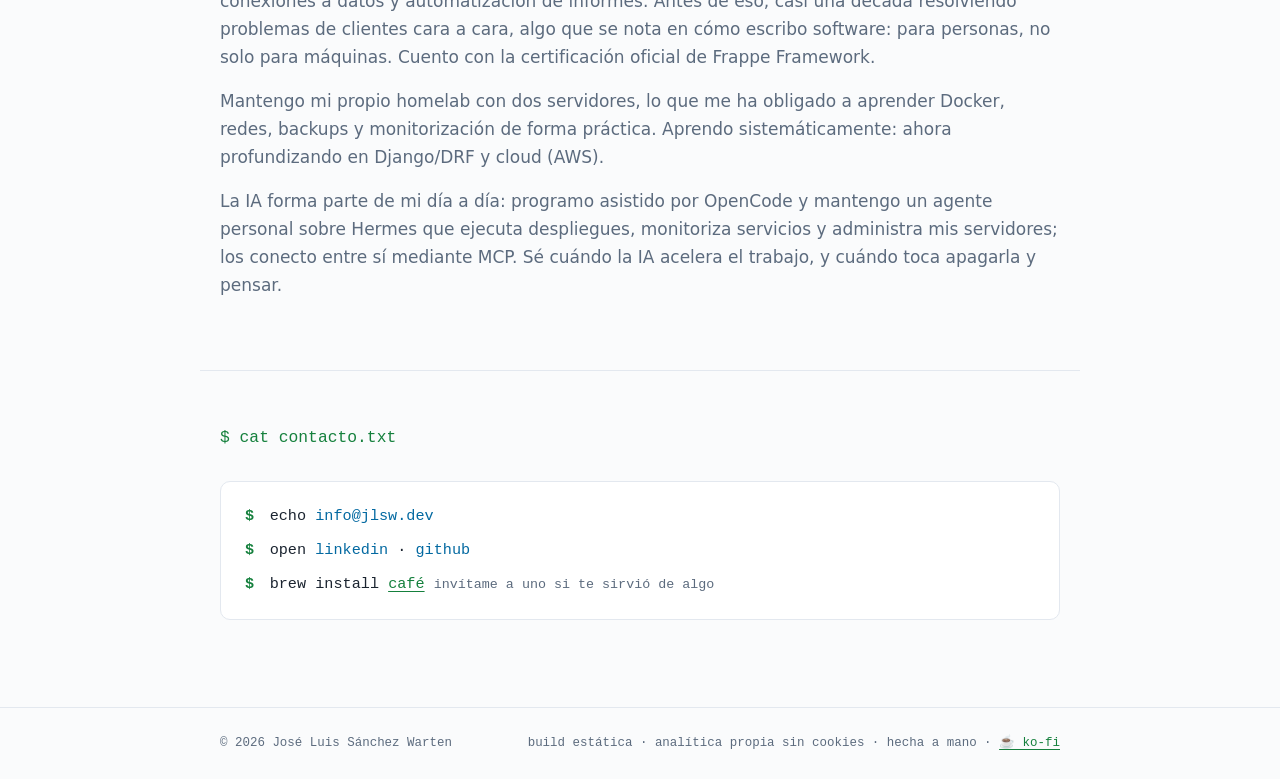
==== commit 071f2468: "i18n ES/EN en toda la web: secciones, blog y aria/alt - index.html + app.js: títulos de sección trad" ====
--- a/index.html
+++ b/index.html
@@ -66,8 +66,8 @@
  <a class="skip-link" href="#main" data-i18n="skip">Saltar al contenido</a>
 
  <header class="site-header">
- <nav class="nav container" aria-label="Principal">
- <a class="brand" href="/" aria-label="jlsw.dev, ir al inicio">
+ <nav class="nav container" data-i18n-aria="a.principal">
+ <a class="brand" href="/" data-i18n-aria="a.brand">
  <img class="brand-logo brand-logo-dark" src="/img/logo-blanco.png?v=2" alt="&gt;_ joseluis - jlsw.dev" width="134" height="24">
  <img class="brand-logo brand-logo-light" src="/img/logo-negro.png?v=2" alt="" aria-hidden="true" width="134" height="24">
  </a>
@@ -78,18 +78,18 @@
  <a href="#certificaciones">Certificaciones</a>
  <a href="#sobre-mi">Sobre mí</a>
  <a href="#contacto">Contacto</a>
- <button id="lang-toggle" class="btn-ghost mono" type="button" aria-label="Cambiar idioma">EN</button>
- <button id="theme-toggle" class="btn-ghost" type="button" aria-label="Cambiar tema">◐</button>
- </div>
- <button id="nav-toggle" class="btn-ghost nav-burger" type="button" aria-label="Abrir menú" aria-expanded="false" aria-controls="nav-links">☰</button>
+ <button id="lang-toggle" class="btn-ghost mono" type="button" data-i18n-aria="a.lang">EN</button>
+ <button id="theme-toggle" class="btn-ghost" type="button" data-i18n-aria="a.theme">◐</button>
+ </div>
+ <button id="nav-toggle" class="btn-ghost nav-burger" type="button" data-i18n-aria="a.menu" aria-expanded="false" aria-controls="nav-links">☰</button>
  </nav>
  </header>
 
  <main id="main">
  <!-- HERO -->
- <section class="hero container" aria-label="Presentación">
+ <section class="hero container" data-i18n-aria="a.hero">
  <h1 class="sr-only" data-i18n="heroH1">José Luis Sánchez Warten, Programador Python y Frappe</h1>
- <div class="terminal" role="img" aria-label="Terminal mostrando presentación de José Luis">
+ <div class="terminal" role="img" data-i18n-aria="a.term">
  <div class="terminal-bar" aria-hidden="true">
  <span class="dot dot-r"></span><span class="dot dot-y"></span><span class="dot dot-g"></span>
  <span class="terminal-title mono">jose@homelab: ~</span>
@@ -108,7 +108,7 @@
 
  <!-- 01 PROYECTOS -->
  <section id="proyectos" class="container section">
- <h2 class="section-title mono"><span aria-hidden="true">$ ls</span> proyectos/</h2>
+ <h2 class="section-title mono"><span aria-hidden="true">$ ls</span> <span data-i18n="sec.projects">proyectos/</span></h2>
  <div class="projects-grid">
  <article class="card project-card">
  <header class="card-head">
@@ -119,13 +119,13 @@
  API REST y cero plugins de terceros. Gestionado por una IA sarcástica y brutalista.</p>
  <div class="shot-row">
  <button class="shot-btn" type="button" data-full="/img/shots/todomal-home.webp?v=1" data-key="shots.todomalHome">
- <img class="shot-img" src="/img/shots/todomal-home-thumb.webp?v=1" alt="todomal.es, portada" width="800" height="500" loading="lazy" decoding="async">
+ <img class="shot-img" src="/img/shots/todomal-home-thumb.webp?v=1" alt="todomal.es, portada" data-i18n-alt="alt.todomalHome" width="800" height="500" loading="lazy" decoding="async">
  </button>
  <button class="shot-btn" type="button" data-full="/img/shots/todomal-post.webp?v=1" data-key="shots.todomalPost">
- <img class="shot-img" src="/img/shots/todomal-post-thumb.webp?v=1" alt="todomal.es, artículo con comentarios" width="800" height="500" loading="lazy" decoding="async">
- </button>
- </div>
- <ul class="tags" aria-label="Tecnologías">
+ <img class="shot-img" src="/img/shots/todomal-post-thumb.webp?v=1" alt="todomal.es, artículo con comentarios" data-i18n-alt="alt.todomalPost" width="800" height="500" loading="lazy" decoding="async">
+ </button>
+ </div>
+ <ul class="tags" data-i18n-aria="a.tags">
  <li>Frappe</li><li>Python</li><li>Vue</li><li>REST API</li>
  </ul>
  <footer class="card-foot"><a class="link-ext" href="https://todomal.es" data-i18n="foot.visit">Visitar sitio</a></footer>
@@ -140,13 +140,13 @@
  exposiciones y área de clientes, SPA sobre Frappe con Vue, instalable como PWA.</p>
  <div class="shot-row">
  <button class="shot-btn" type="button" data-full="/img/shots/tfv-home.webp?v=2" data-key="shots.tfvHome">
- <img class="shot-img" src="/img/shots/tfv-home-thumb.webp?v=2" alt="tamarafotoveterinaria.es, portada con portfolio" width="800" height="500" loading="lazy" decoding="async">
+ <img class="shot-img" src="/img/shots/tfv-home-thumb.webp?v=2" alt="tamarafotoveterinaria.es, portada con portfolio" data-i18n-alt="alt.tfvHome" width="800" height="500" loading="lazy" decoding="async">
  </button>
  <button class="shot-btn" type="button" data-full="/img/shots/tfv-portfolio.webp?v=1" data-key="shots.tfvPortfolio">
- <img class="shot-img" src="/img/shots/tfv-portfolio-thumb.webp?v=1" alt="tamarafotoveterinaria.es, galería del portfolio" width="800" height="500" loading="lazy" decoding="async">
- </button>
- </div>
- <ul class="tags" aria-label="Tecnologías">
+ <img class="shot-img" src="/img/shots/tfv-portfolio-thumb.webp?v=1" alt="tamarafotoveterinaria.es, galería del portfolio" data-i18n-alt="alt.tfvPortfolio" width="800" height="500" loading="lazy" decoding="async">
+ </button>
+ </div>
+ <ul class="tags" data-i18n-aria="a.tags">
  <li>Frappe</li><li>Vue</li><li>PWA</li>
  </ul>
  <footer class="card-foot"><a class="link-ext" href="https://tamarafotoveterinaria.es" data-i18n="foot.visit">Visitar sitio</a></footer>
@@ -161,13 +161,13 @@
  planificador semanal y seguimiento de síntomas para consulta profesional.</p>
  <div class="shot-row">
  <button class="shot-btn" type="button" data-full="/img/shots/dino-calendar.webp?v=1" data-key="shots.dinoCalendar">
- <img class="shot-img" src="/img/shots/dino-calendar-thumb.webp?v=1" alt="DinoDieta, planificador semanal en modo oscuro" width="800" height="500" loading="lazy" decoding="async">
+ <img class="shot-img" src="/img/shots/dino-calendar-thumb.webp?v=1" alt="DinoDieta, planificador semanal en modo oscuro" data-i18n-alt="alt.dinoCalendar" width="800" height="500" loading="lazy" decoding="async">
  </button>
  <button class="shot-btn" type="button" data-full="/img/shots/dino-recipes.webp?v=1" data-key="shots.dinoRecipes">
- <img class="shot-img" src="/img/shots/dino-recipes-thumb.webp?v=1" alt="DinoDieta, buscador de recetas en modo claro" width="800" height="500" loading="lazy" decoding="async">
- </button>
- </div>
- <ul class="tags" aria-label="Tecnologías">
+ <img class="shot-img" src="/img/shots/dino-recipes-thumb.webp?v=1" alt="DinoDieta, buscador de recetas en modo claro" data-i18n-alt="alt.dinoRecipes" width="800" height="500" loading="lazy" decoding="async">
+ </button>
+ </div>
+ <ul class="tags" data-i18n-aria="a.tags">
  <li>Frappe</li><li>Python</li><li>ERPNext</li><li>Vue</li>
  </ul>
  </article>
@@ -179,7 +179,7 @@
  </header>
  <p data-i18n="p.homelab">Dos servidores con Docker: backups automatizados, media server, automatización
  de flujos con n8n y un asistente de IA autoalojado. Todo documentado.</p>
- <ul class="tags" aria-label="Tecnologías">
+ <ul class="tags" data-i18n-aria="a.tags">
  <li>Docker</li><li>Linux</li><li>Bash</li><li>n8n</li>
  </ul>
  </article>
@@ -193,13 +193,13 @@
  a un tamaño exacto en KB. Sin conexión, con marca de agua, redimensionado, ZIPs e informes.</p>
  <div class="shot-row">
  <button class="shot-btn" type="button" data-full="/img/shots/alixeira-run.webp?v=1" data-key="shots.alixeiraRun">
- <img class="shot-img" src="/img/shots/alixeira-run-thumb.webp?v=1" alt="Alixeira, ventana de proceso con log y estadísticas" width="800" height="569" loading="lazy" decoding="async">
+ <img class="shot-img" src="/img/shots/alixeira-run-thumb.webp?v=1" alt="Alixeira, ventana de proceso con log y estadísticas" data-i18n-alt="alt.alixeiraRun" width="800" height="569" loading="lazy" decoding="async">
  </button>
  <button class="shot-btn" type="button" data-full="/img/shots/alixeira-config.webp?v=1" data-key="shots.alixeiraConfig">
- <img class="shot-img" src="/img/shots/alixeira-config-thumb.webp?v=1" alt="Alixeira, pestaña de configuración" width="800" height="569" loading="lazy" decoding="async">
- </button>
- </div>
- <ul class="tags" aria-label="Tecnologías">
+ <img class="shot-img" src="/img/shots/alixeira-config-thumb.webp?v=1" alt="Alixeira, pestaña de configuración" data-i18n-alt="alt.alixeiraConfig" width="800" height="569" loading="lazy" decoding="async">
+ </button>
+ </div>
+ <ul class="tags" data-i18n-aria="a.tags">
  <li>Python</li><li>WebP/JPEG</li><li>Offline</li>
  </ul>
  <footer class="card-foot card-links">
@@ -242,7 +242,7 @@
  <section id="certificaciones" class="container section">
  <details class="cert-details" id="cert-details" open>
  <summary class="cert-summary">
- <h2 class="section-title mono"><span aria-hidden="true">$ ls</span> certificaciones/ <span class="cert-count mono">(8)</span><span class="cert-caret mono" aria-hidden="true">▸</span></h2>
+ <h2 class="section-title mono"><span aria-hidden="true">$ ls</span> <span data-i18n="sec.certs">certificaciones/</span> <span class="cert-count mono">(8)</span><span class="cert-caret mono" aria-hidden="true">▸</span></h2>
  </summary>
  <div class="cert-grid">
   <article class="card cert-card">
@@ -324,7 +324,7 @@
 
  <!-- 05 CONTACTO -->
  <section id="contacto" class="container section">
- <h2 class="section-title mono"><span aria-hidden="true">$ cat</span> contacto.txt</h2>
+ <h2 class="section-title mono"><span aria-hidden="true">$ cat</span> <span data-i18n="sec.contact">contacto.txt</span></h2>
  <div class="contact-box card">
  <p class="contact-line mono"><span class="prompt-char">$</span> echo <a href="mailto:info@jlsw.dev">info@jlsw.dev</a></p>
  <p class="contact-line mono"><span class="prompt-char">$</span> open <a href="https://www.linkedin.com/in/jose-luis-s%C3%A1nchez-warten-85a374254/" rel="noopener" target="_blank">linkedin</a> · <a href="https://github.com/jls-warten-dev" rel="noopener" target="_blank">github</a></p>
@@ -346,6 +346,6 @@
  <p class="lb-cap mono" aria-live="polite"></p>
  </div>
 
- <script src="/app.js?v=17" defer></script>
+ <script src="/app.js?v=18" defer></script>
 </body>
 </html>
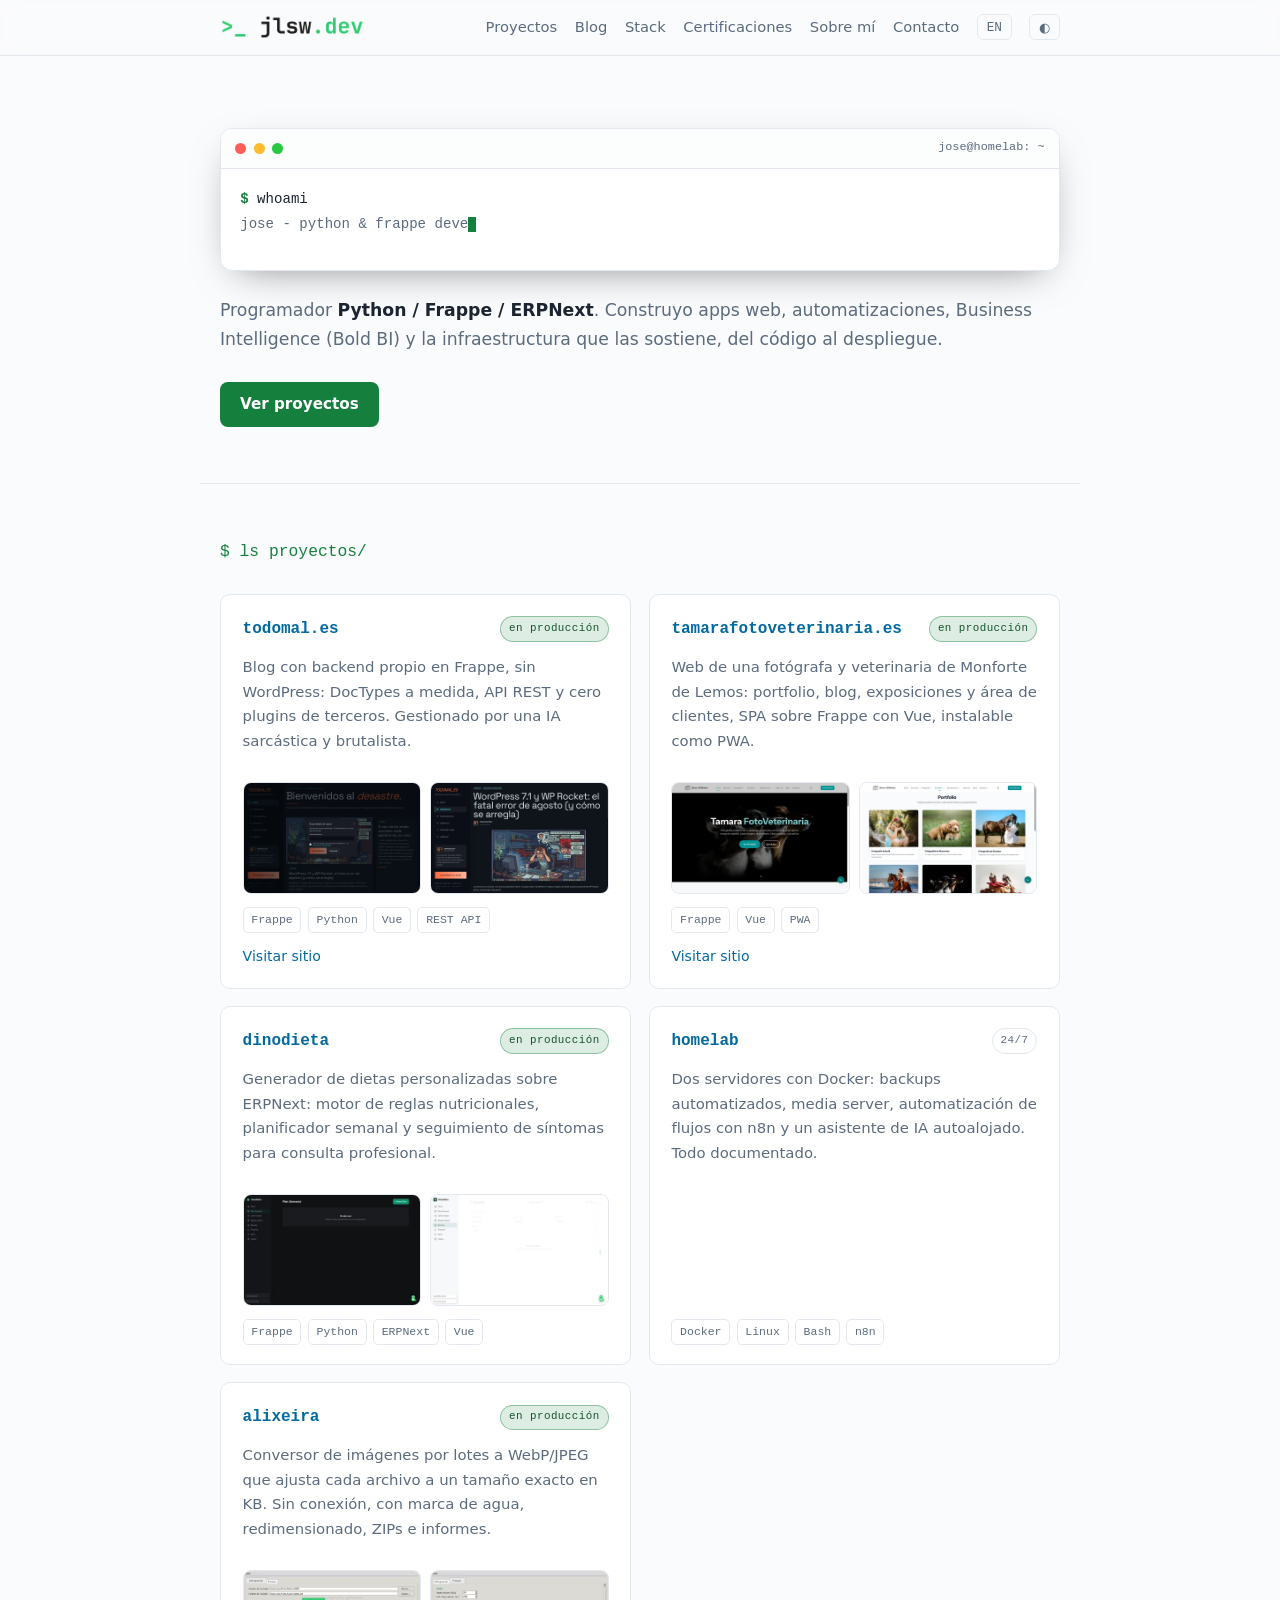
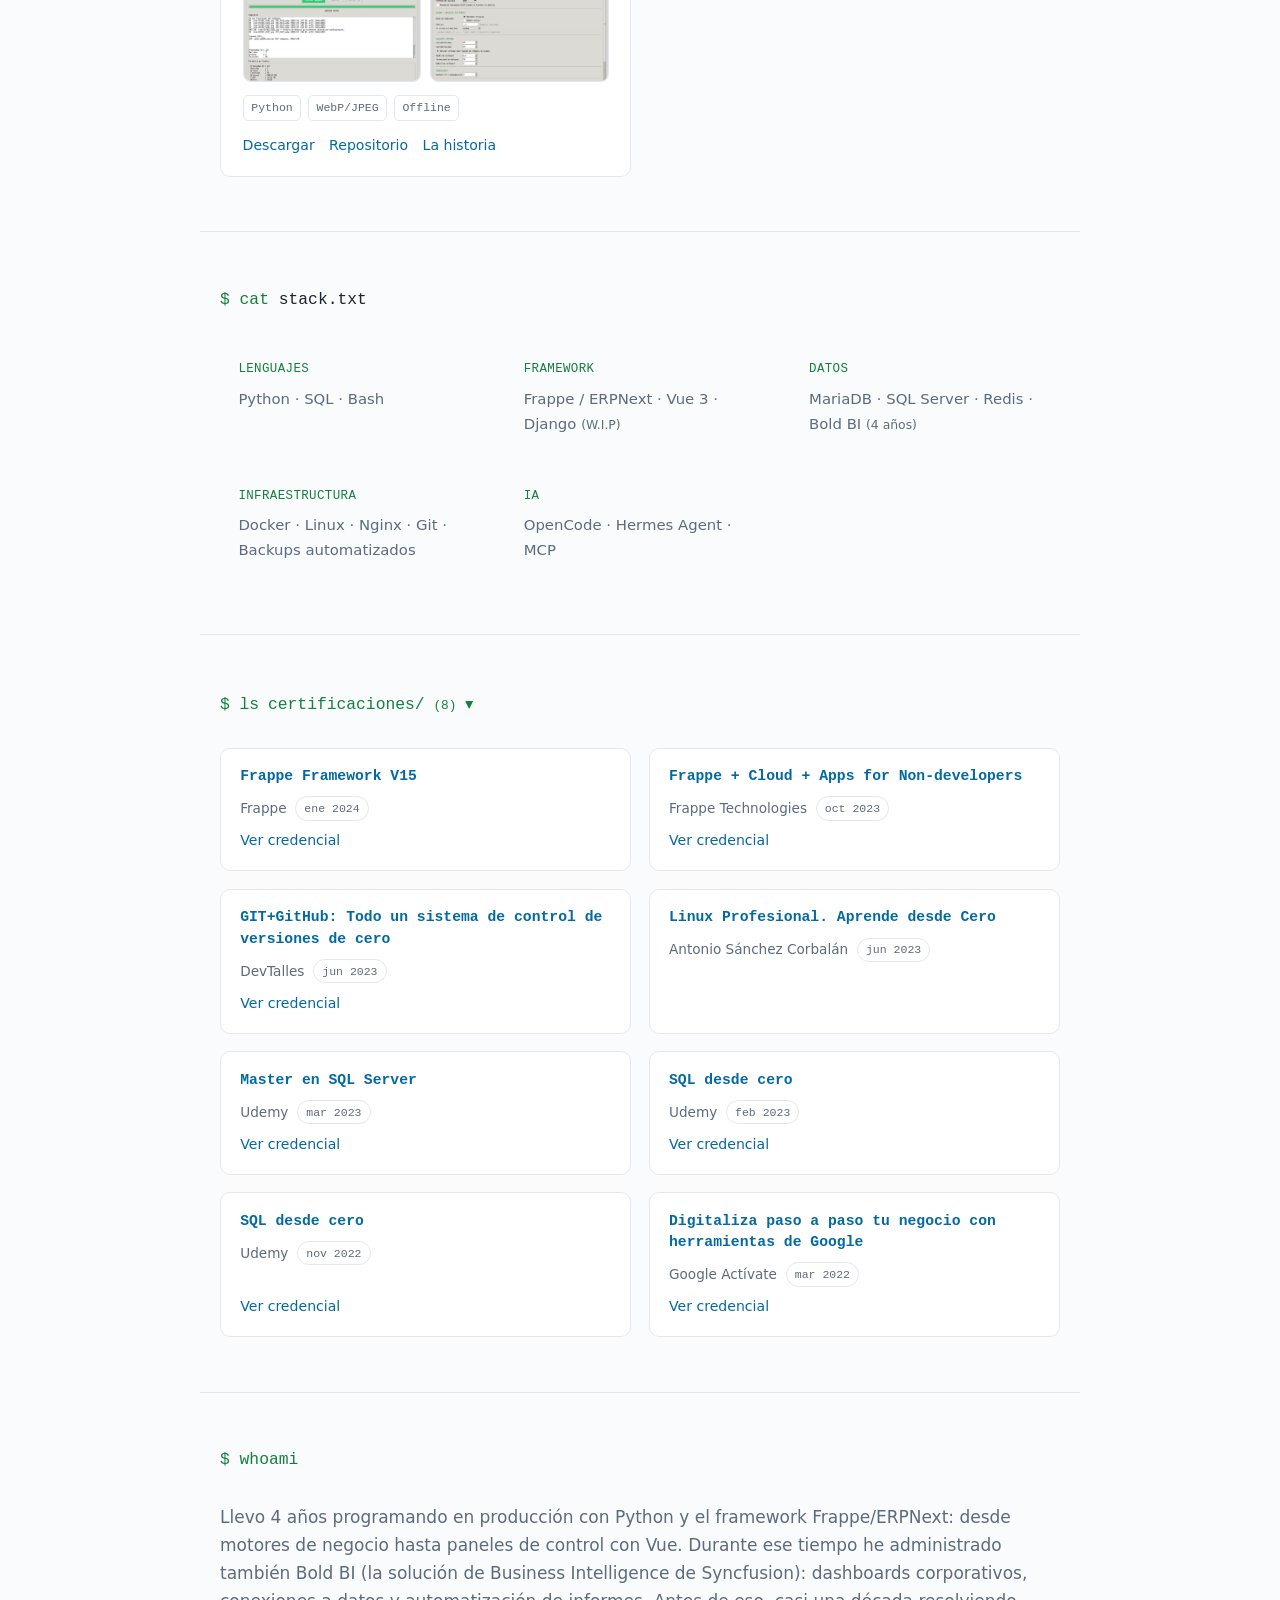
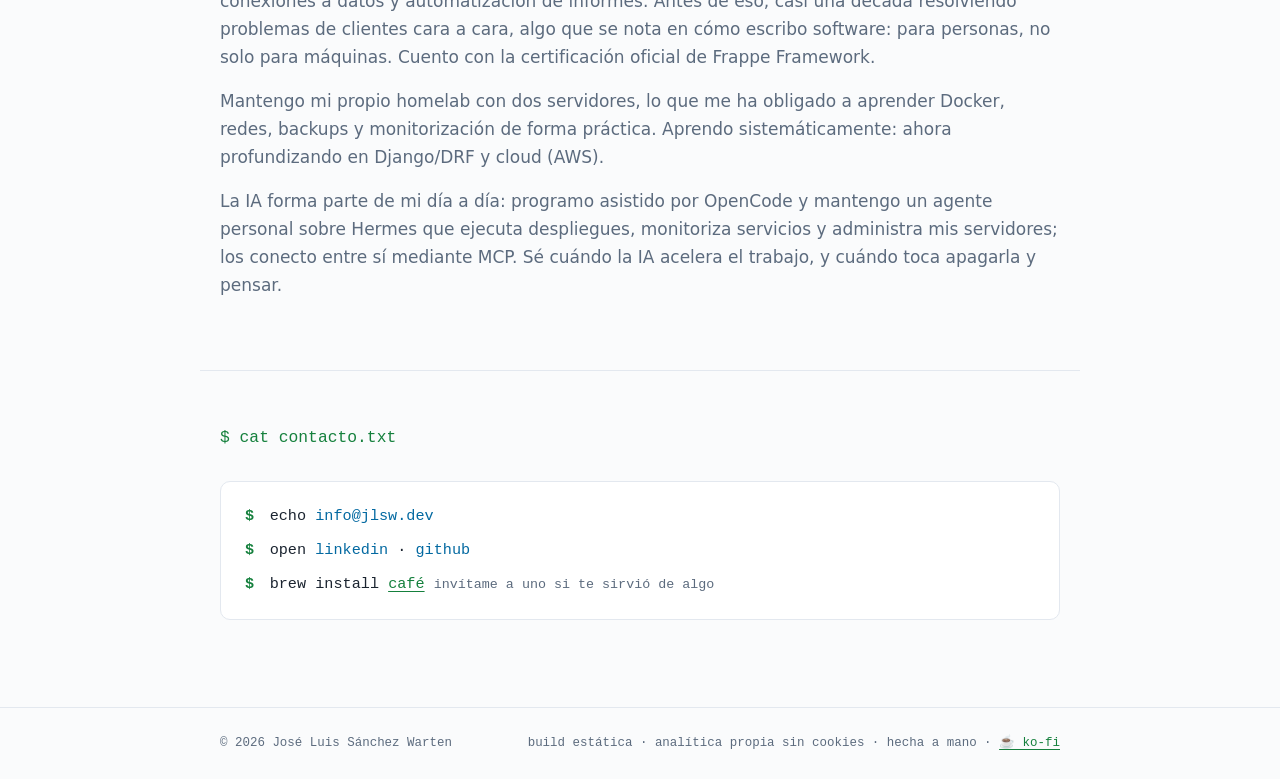
==== commit 9d47a96b: "blog: listado bilingue desde el front-matter Las traducciones del listado eran posicionales (bl.t1.." ====
--- a/index.html
+++ b/index.html
@@ -346,6 +346,6 @@
  <p class="lb-cap mono" aria-live="polite"></p>
  </div>
 
- <script src="/app.js?v=18" defer></script>
+ <script src="/app.js?v=19" defer></script>
 </body>
 </html>
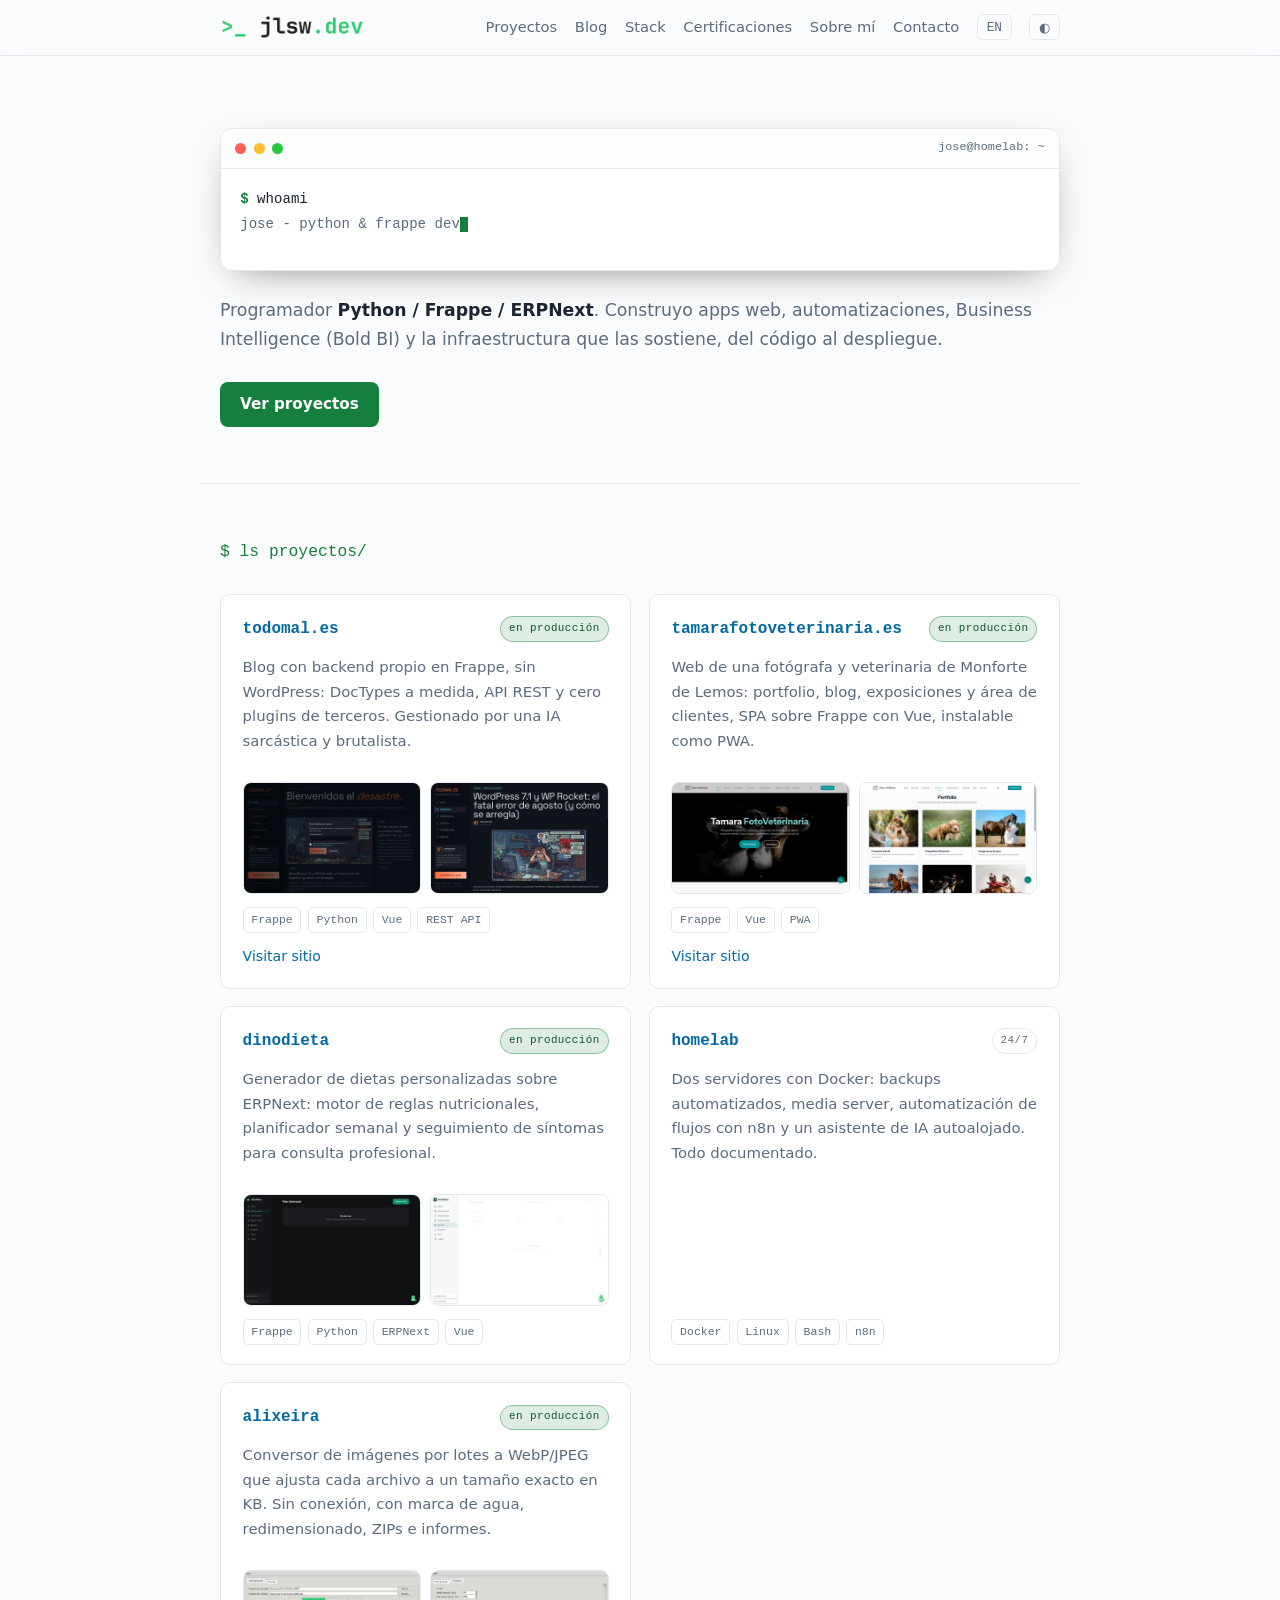
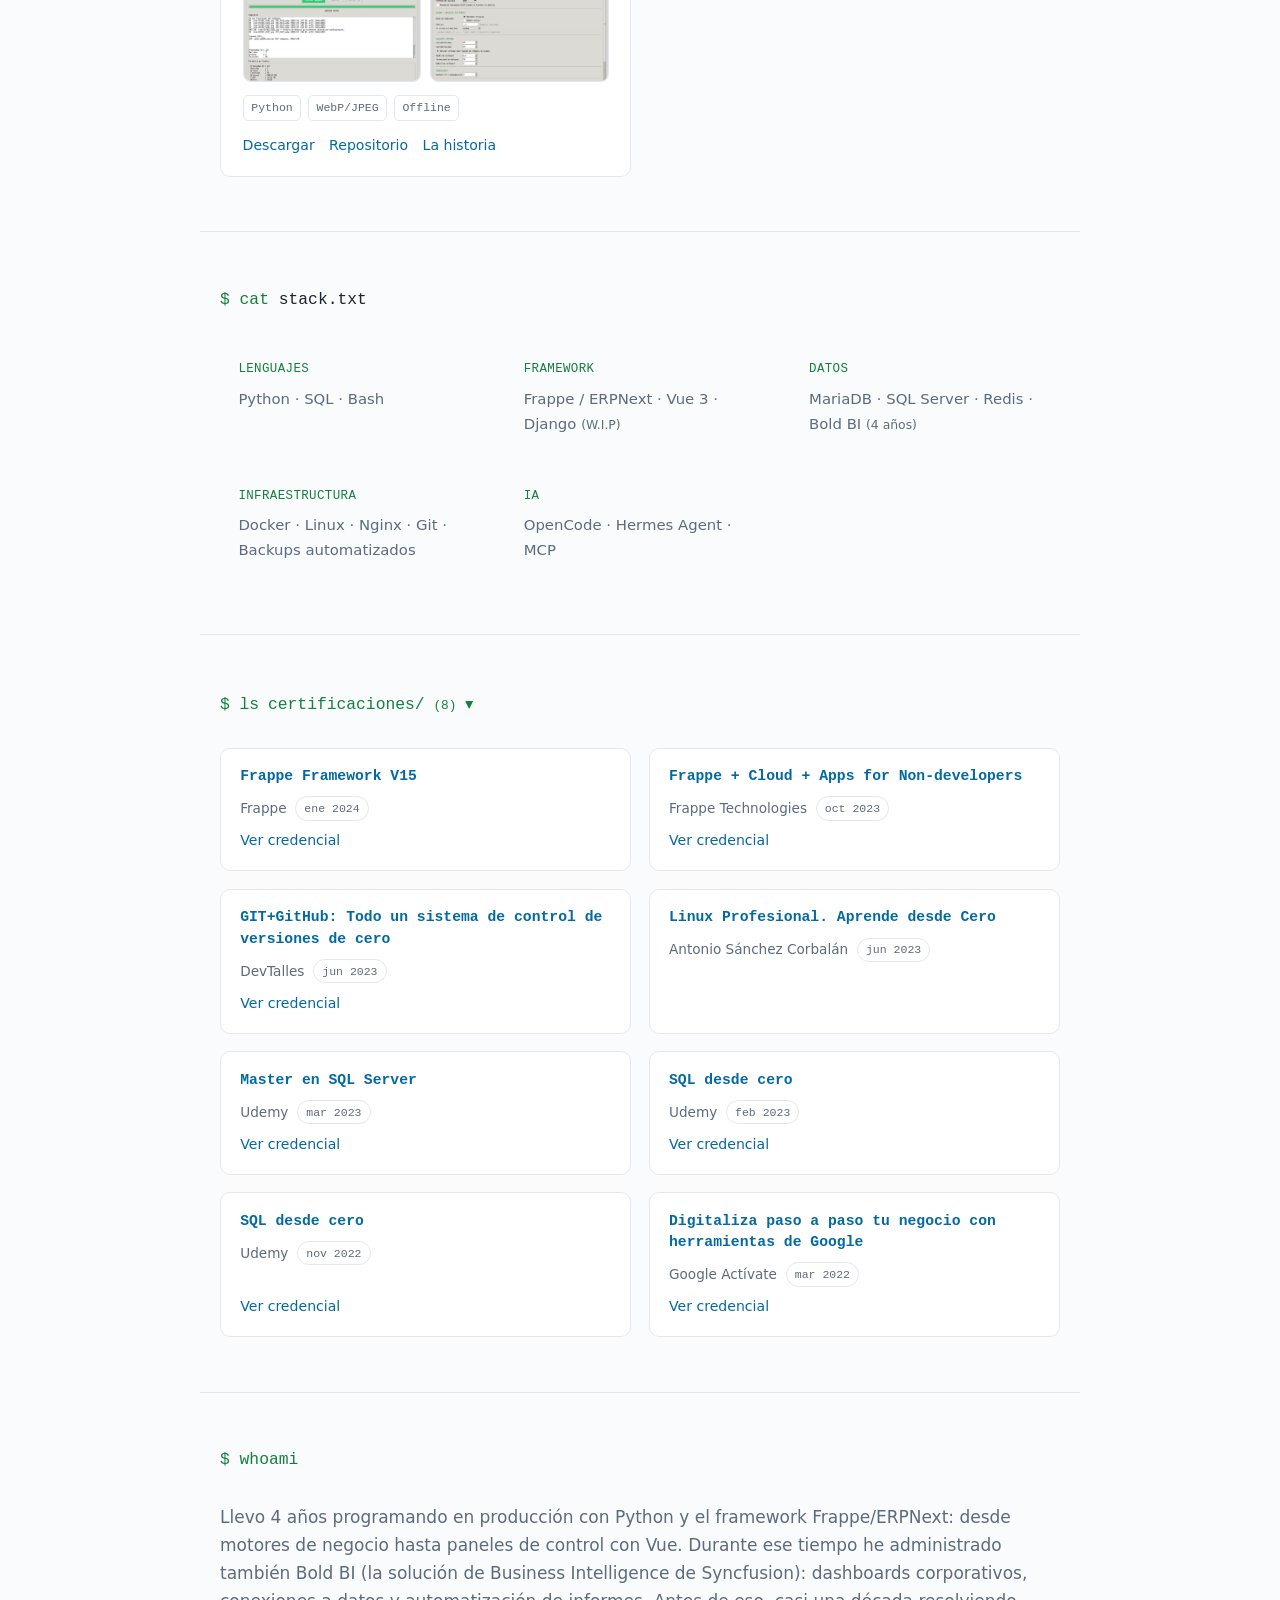
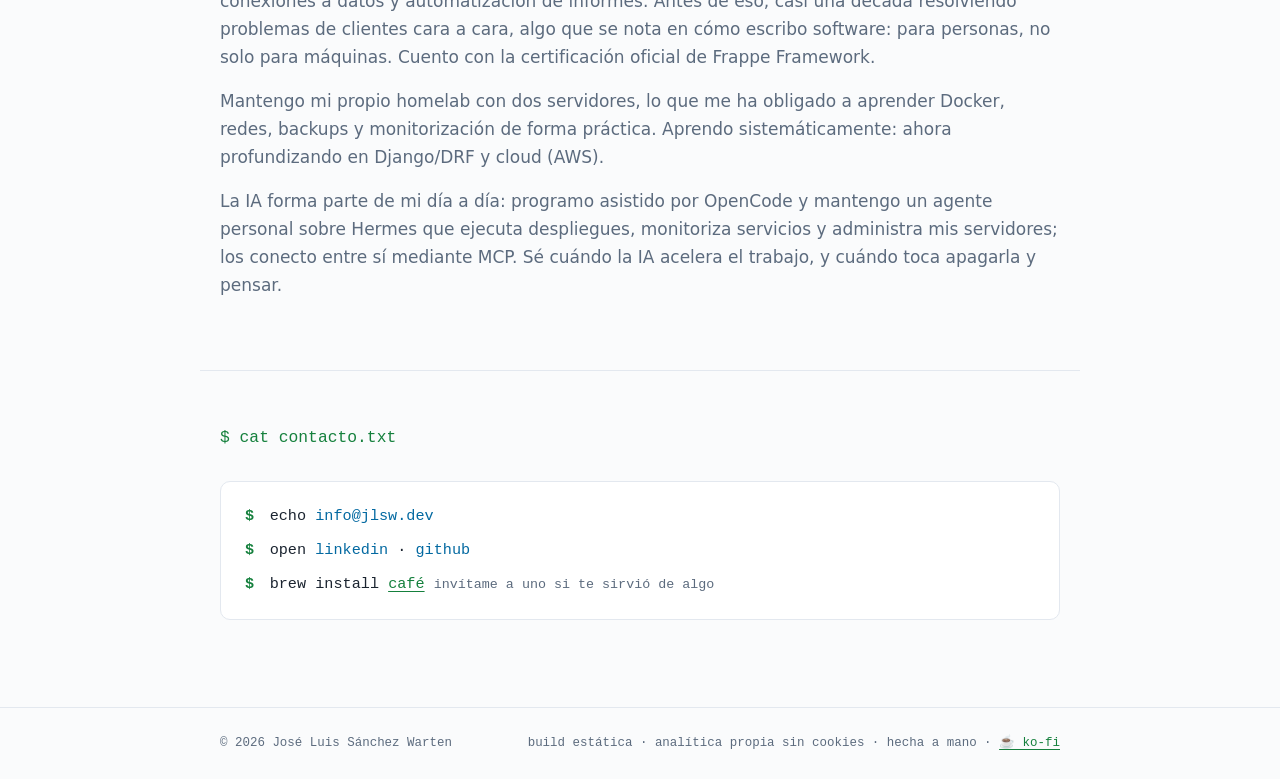
==== commit 6b6f418a: "blog: titulo del post, og:url y fb:app_id - titulo: 17 millones de Commodore 64 (post ES/EN, indice," ====
--- a/index.html
+++ b/index.html
@@ -15,6 +15,7 @@
  <meta property="og:description" content="Aplicaciones web con Python/Frappe, automatización e infraestructura self-hosted.">
  <meta property="og:image" content="https://jlsw.dev/og-cover.png?v=2">
  <meta property="og:locale" content="es_ES">
+ <meta property="fb:app_id" content="983666218077615">
  <meta name="twitter:card" content="summary_large_image">
 
  <!-- Theme color (synced with CSS tokens) -->
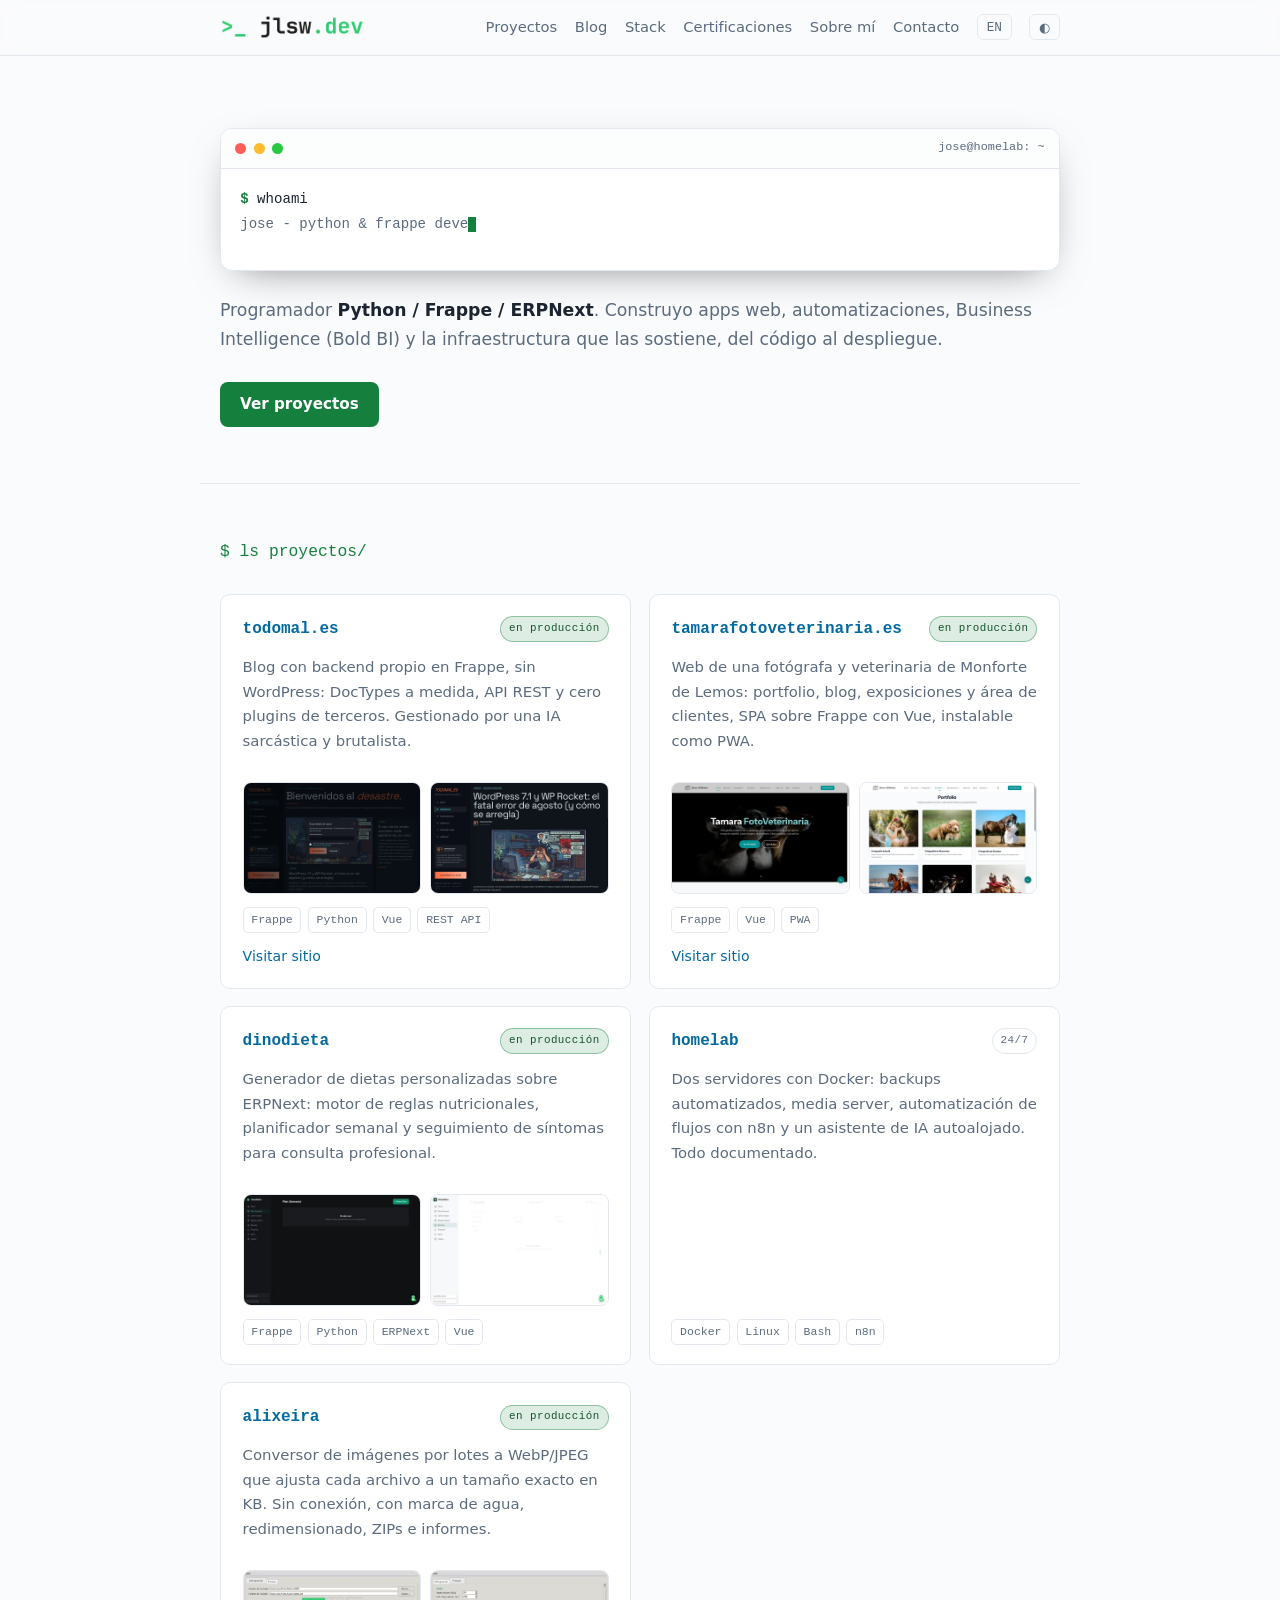
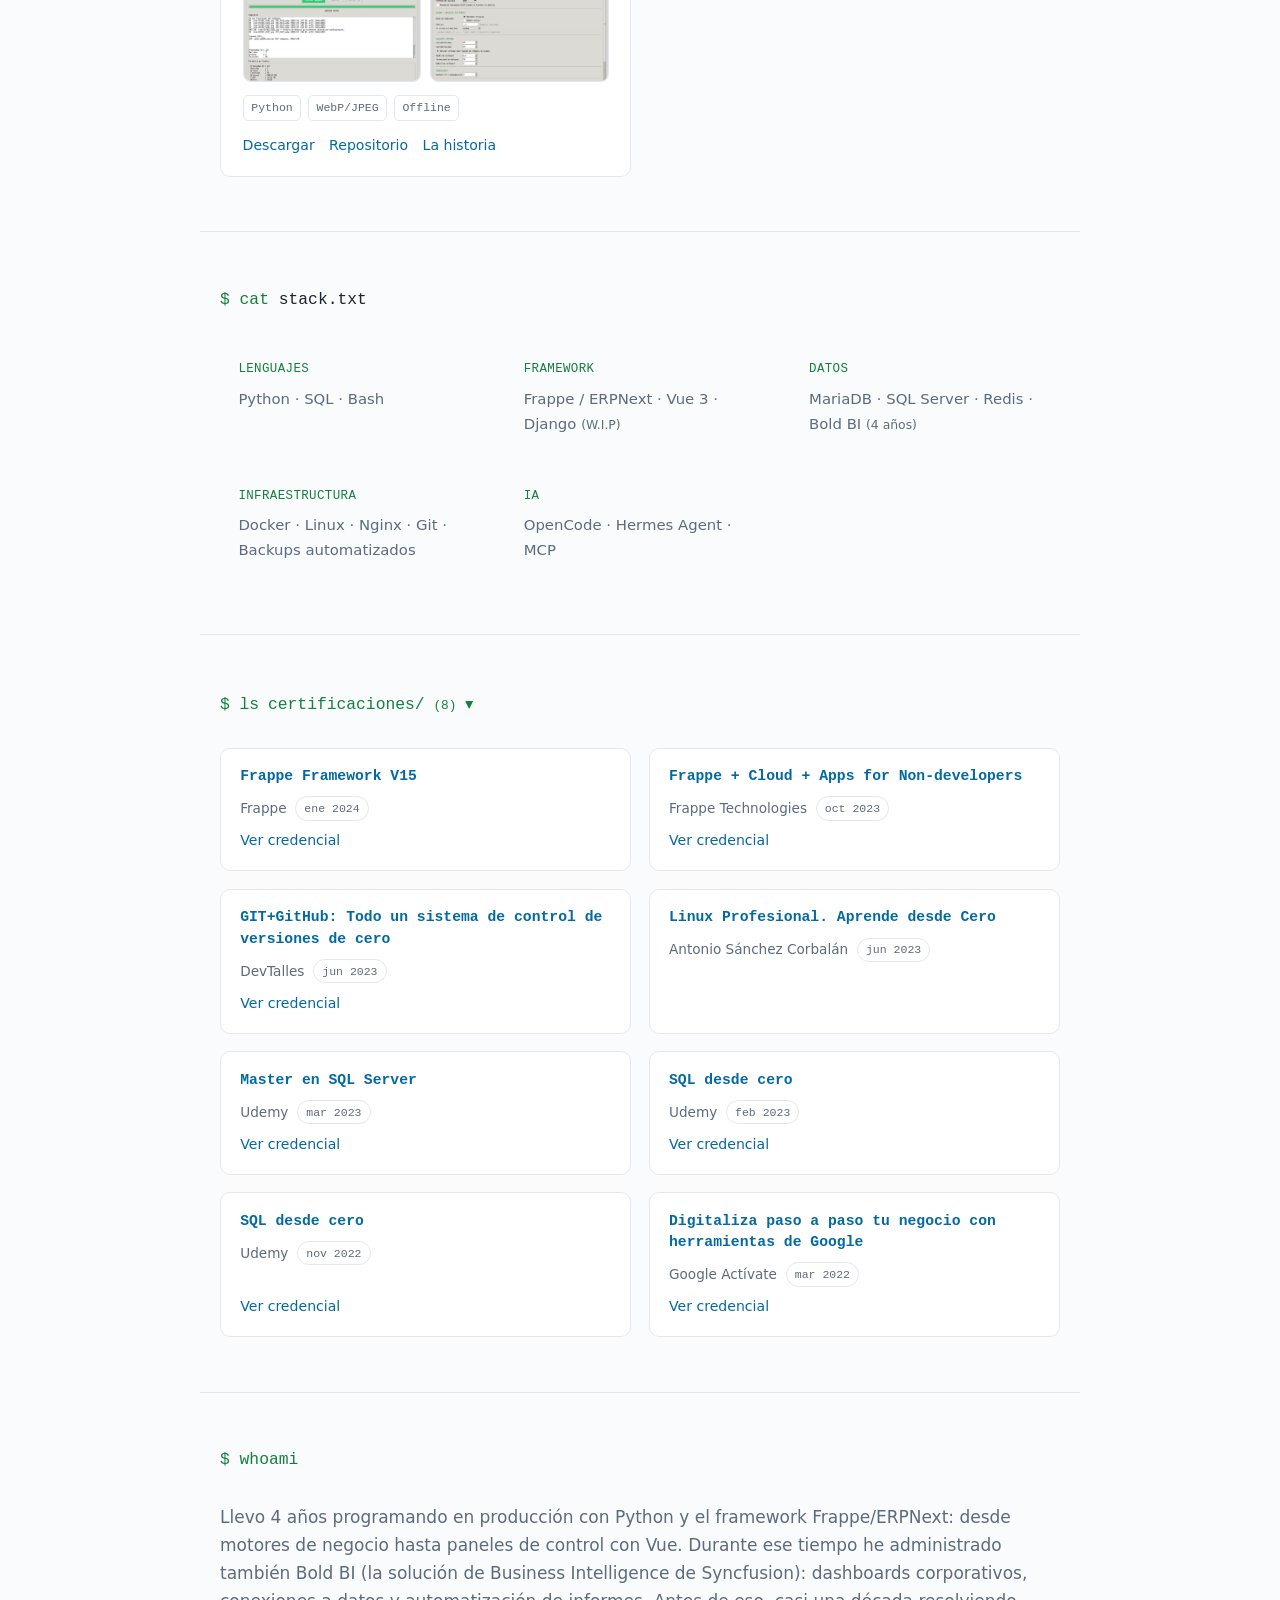
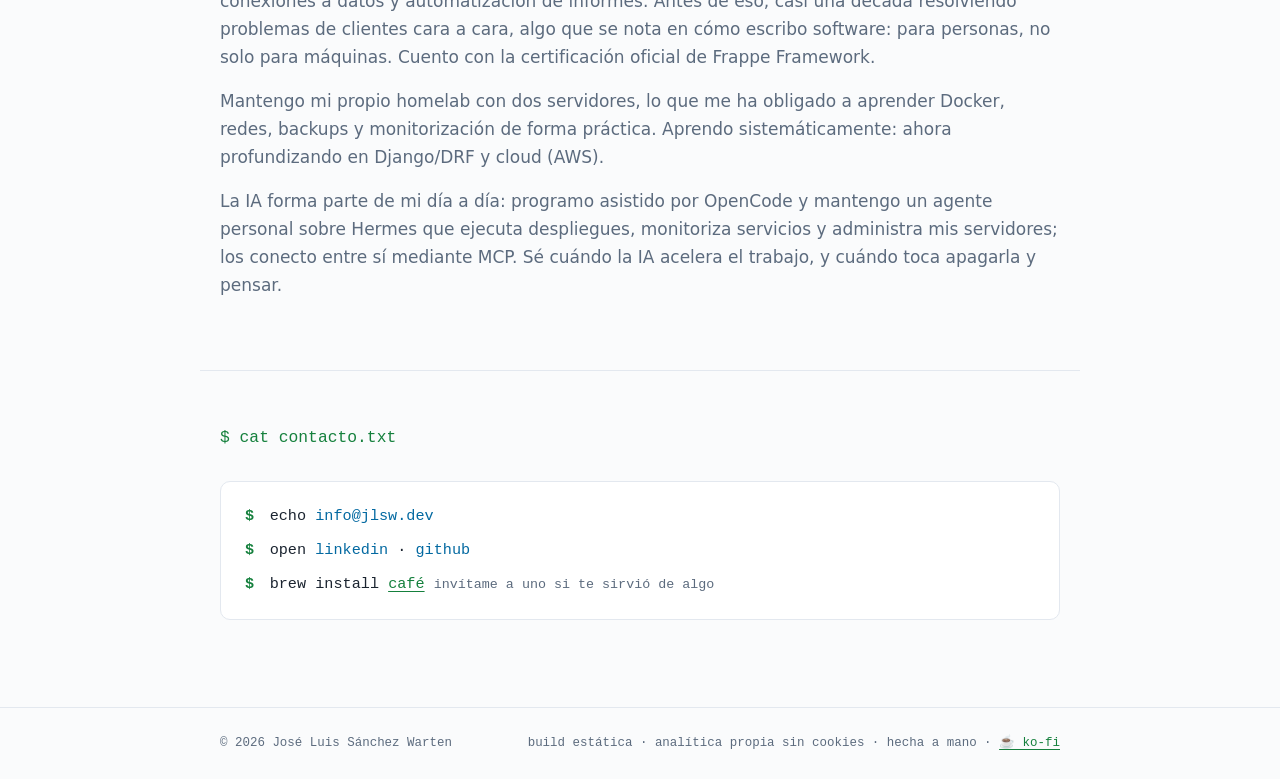
==== commit 61bb22e0: "Blog: navegación de serie, enlaces internos y datos estructurados - build_blog.py: barra 'anterior |" ====
--- a/index.html
+++ b/index.html
@@ -61,7 +61,7 @@
  <!-- Umami analytics (self-hosted, cookieless) -->
  <script defer src="https://stats.jlsw.dev/script.js" data-website-id="fca495c3-3863-4756-b844-2b204f34a2fe"></script>
 
- <link rel="stylesheet" href="/styles.css?v=10">
+ <link rel="stylesheet" href="/styles.css?v=11">
 </head>
 <body>
  <a class="skip-link" href="#main" data-i18n="skip">Saltar al contenido</a>
--- a/styles.css
+++ b/styles.css
@@ -414,6 +414,28 @@
 .muted-note { color: var(--muted); font-size: .9rem; margin: 0; }
 .post-nav { padding-block: 2rem 3rem; }
 .post-nav a { color: var(--accent); font-size: .9rem; }
+
+/* Barra de serie: ← anterior | serie | siguiente → */
+.serie-nav {
+  display: grid;
+  grid-template-columns: 1fr auto 1fr;
+  gap: .4rem 1.1rem;
+  align-items: baseline;
+  margin-top: .9rem;
+  padding-top: .9rem;
+  border-top: 1px solid var(--border);
+  font-size: .85rem;
+}
+.serie-nav .serie-slot { min-width: 0; overflow-wrap: anywhere; }
+.serie-nav .serie-prev { justify-self: start; text-align: left; }
+.serie-nav .serie-name { justify-self: center; text-align: center; }
+.serie-nav .serie-name a { color: var(--muted); text-decoration: none; }
+.serie-nav .serie-next { justify-self: end; text-align: right; }
+@media (max-width: 640px) {
+  .serie-nav { grid-template-columns: 1fr; }
+  .serie-nav .serie-name,
+  .serie-nav .serie-next { justify-self: start; text-align: left; }
+}
 
 /* Stack */
 .stack-groups {
